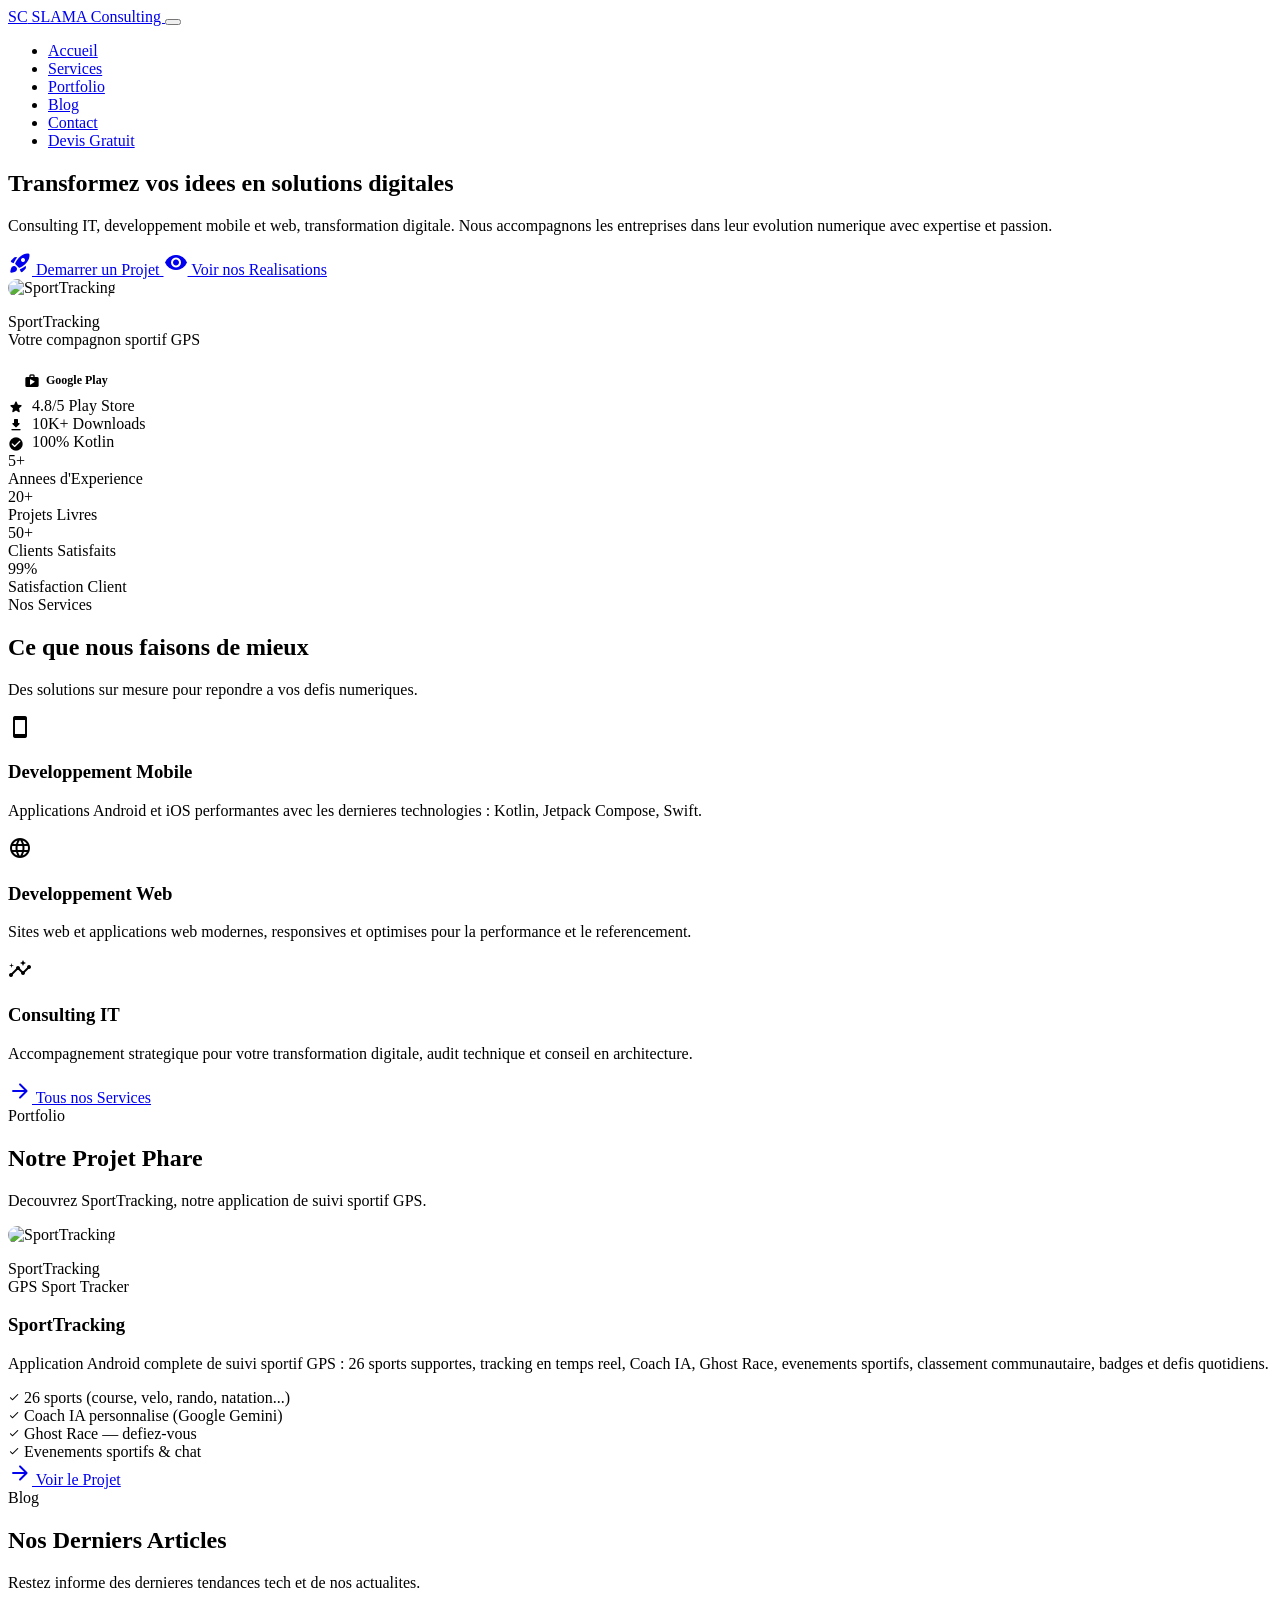
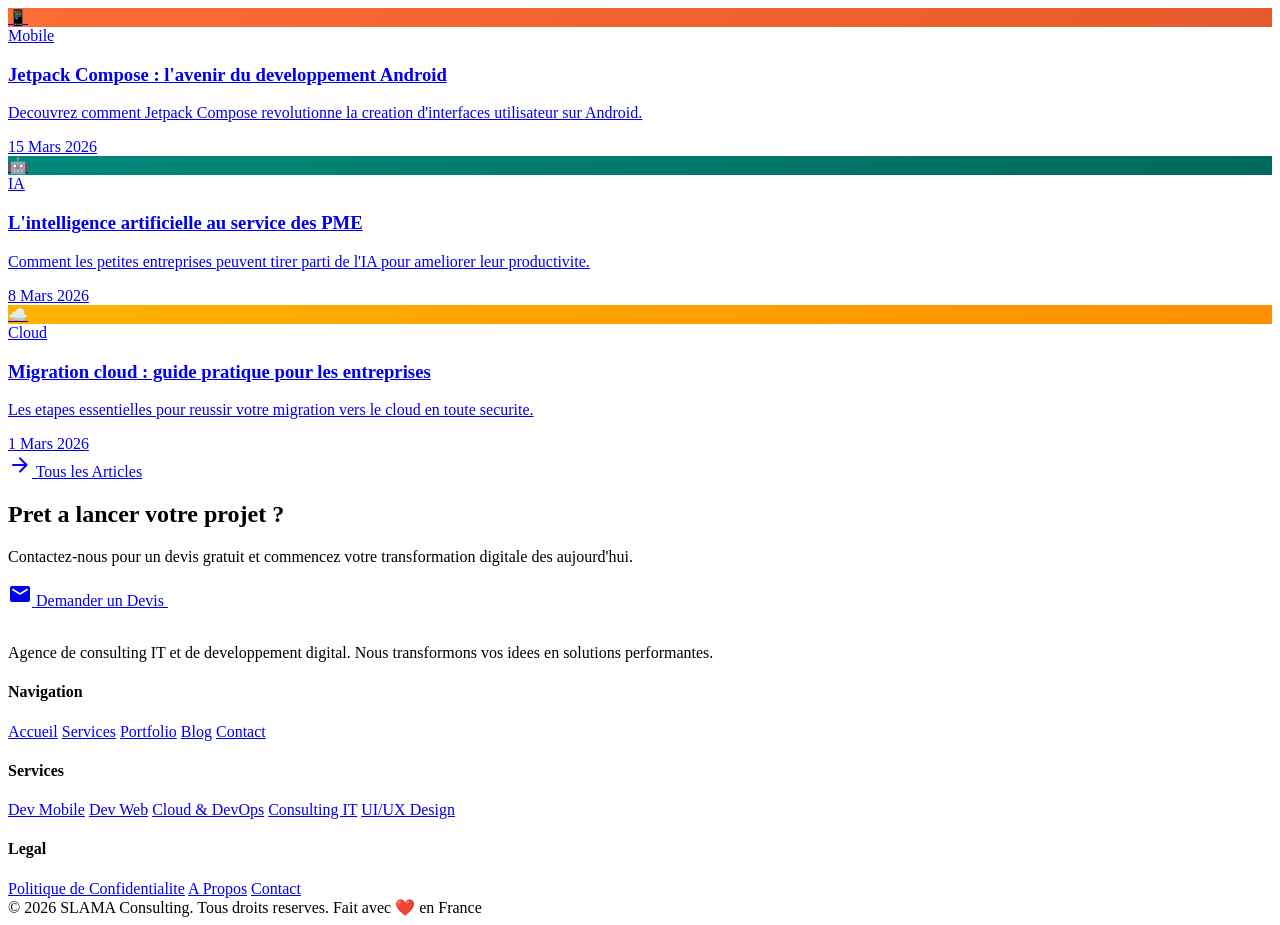
==== index.html @ c622cc87 "Enlarge app icon to 160px in phone mockups Co-Authored-By: Claude Opus 4.6 (1M context) <noreply@ant" ====
<!DOCTYPE html>
<html lang="fr">
<head>
    <meta charset="UTF-8">
    <meta name="viewport" content="width=device-width, initial-scale=1.0">
    <meta name="description" content="SLAMA Consulting — Agence de consulting IT, developpement mobile et web, transformation digitale. Createurs de SportTracking.">
    <title>SLAMA Consulting — Solutions Digitales & Consulting IT</title>
    <link rel="preconnect" href="https://fonts.googleapis.com">
    <link rel="preconnect" href="https://fonts.gstatic.com" crossorigin>
    <link href="https://fonts.googleapis.com/css2?family=Space+Grotesk:wght@400;500;600;700;800&display=swap" rel="stylesheet">
    <link href="https://fonts.googleapis.com/icon?family=Material+Icons+Round" rel="stylesheet">
    <link rel="stylesheet" href="assets/css/style.css">
</head>
<body>

    <!-- ══ Navbar ══ -->
    <nav class="navbar">
        <div class="container navbar-inner">
            <a href="index.html" class="navbar-logo">
                <span class="logo-icon">SC</span>
                SLAMA Consulting
            </a>
            <button class="nav-toggle" aria-label="Menu">
                <span></span><span></span><span></span>
            </button>
            <ul class="navbar-links">
                <li><a href="index.html" class="active">Accueil</a></li>
                <li><a href="services.html">Services</a></li>
                <li><a href="portfolio.html">Portfolio</a></li>
                <li><a href="blog.html">Blog</a></li>
                <li><a href="contact.html">Contact</a></li>
                <li class="navbar-cta"><a href="contact.html" class="btn btn-primary">Devis Gratuit</a></li>
            </ul>
        </div>
    </nav>

    <!-- ══ Hero ══ -->
    <section class="hero">
        <div class="container hero-content">
            <div class="hero-text">
                <h1>Transformez vos <span>idees</span> en solutions digitales</h1>
                <p>Consulting IT, developpement mobile et web, transformation digitale. Nous accompagnons les entreprises dans leur evolution numerique avec expertise et passion.</p>
                <div class="hero-buttons">
                    <a href="contact.html" class="btn btn-primary">
                        <span class="material-icons-round">rocket_launch</span>
                        Demarrer un Projet
                    </a>
                    <a href="portfolio.html" class="btn btn-outline">
                        <span class="material-icons-round">visibility</span>
                        Voir nos Realisations
                    </a>
                </div>
            </div>
            <div class="hero-visual">
                <div class="hero-phone">
                    <div class="hero-phone-screen">
                        <img src="assets/img/sporttracking-icon.svg" alt="SportTracking" style="width:160px;height:160px;border-radius:28px;margin-bottom:16px;">
                        <div class="app-name">SportTracking</div>
                        <div class="app-tagline">Votre compagnon sportif GPS</div>
                        <a href="https://play.google.com/store/apps/details?id=com.slamaconsulting.sport.tracking" target="_blank" style="margin-top:16px;padding:8px 16px;background:white;color:var(--primary);border-radius:8px;font-size:12px;font-weight:700;text-decoration:none;display:inline-flex;align-items:center;gap:6px;">
                            <span class="material-icons-round" style="font-size:16px;">shop</span>
                            Google Play
                        </a>
                    </div>
                </div>
                <div class="hero-badge hero-badge-1">
                    <span class="material-icons-round" style="font-size:16px;vertical-align:middle;margin-right:4px;">star</span>
                    4.8/5 Play Store
                </div>
                <div class="hero-badge hero-badge-2">
                    <span class="material-icons-round" style="font-size:16px;vertical-align:middle;margin-right:4px;">download</span>
                    10K+ Downloads
                </div>
                <div class="hero-badge hero-badge-3">
                    <span class="material-icons-round" style="font-size:16px;vertical-align:middle;margin-right:4px;">check_circle</span>
                    100% Kotlin
                </div>
            </div>
        </div>
    </section>

    <!-- ══ Stats Bar ══ -->
    <section class="section-dark">
        <div class="container">
            <div class="stats-bar">
                <div class="stat-item">
                    <div class="stat-value">5+</div>
                    <div class="stat-label">Annees d'Experience</div>
                </div>
                <div class="stat-item">
                    <div class="stat-value">20+</div>
                    <div class="stat-label">Projets Livres</div>
                </div>
                <div class="stat-item">
                    <div class="stat-value">50+</div>
                    <div class="stat-label">Clients Satisfaits</div>
                </div>
                <div class="stat-item">
                    <div class="stat-value">99%</div>
                    <div class="stat-label">Satisfaction Client</div>
                </div>
            </div>
        </div>
    </section>

    <!-- ══ Services Preview ══ -->
    <section class="section">
        <div class="container">
            <div class="section-label">Nos Services</div>
            <h2 class="section-title">Ce que nous faisons de mieux</h2>
            <p class="section-subtitle">Des solutions sur mesure pour repondre a vos defis numeriques.</p>
            <div class="services-grid">
                <div class="service-card brutal-card">
                    <div class="service-icon orange">
                        <span class="material-icons-round">smartphone</span>
                    </div>
                    <h3>Developpement Mobile</h3>
                    <p>Applications Android et iOS performantes avec les dernieres technologies : Kotlin, Jetpack Compose, Swift.</p>
                </div>
                <div class="service-card brutal-card">
                    <div class="service-icon teal">
                        <span class="material-icons-round">language</span>
                    </div>
                    <h3>Developpement Web</h3>
                    <p>Sites web et applications web modernes, responsives et optimises pour la performance et le referencement.</p>
                </div>
                <div class="service-card brutal-card">
                    <div class="service-icon gold">
                        <span class="material-icons-round">insights</span>
                    </div>
                    <h3>Consulting IT</h3>
                    <p>Accompagnement strategique pour votre transformation digitale, audit technique et conseil en architecture.</p>
                </div>
            </div>
            <div class="text-center mt-4">
                <a href="services.html" class="btn btn-outline">
                    <span class="material-icons-round">arrow_forward</span>
                    Tous nos Services
                </a>
            </div>
        </div>
    </section>

    <!-- ══ Portfolio Preview ══ -->
    <section class="section section-warm">
        <div class="container">
            <div class="section-label">Portfolio</div>
            <h2 class="section-title">Notre Projet Phare</h2>
            <p class="section-subtitle">Decouvrez SportTracking, notre application de suivi sportif GPS.</p>
            <div class="portfolio-showcase">
                <div class="portfolio-phone">
                    <div class="hero-phone">
                        <div class="hero-phone-screen">
                            <img src="assets/img/sporttracking-icon.svg" alt="SportTracking" style="width:160px;height:160px;border-radius:28px;margin-bottom:16px;">
                            <div class="app-name">SportTracking</div>
                            <div class="app-tagline">GPS Sport Tracker</div>
                        </div>
                    </div>
                </div>
                <div class="portfolio-info">
                    <h3>SportTracking</h3>
                    <p>Application Android complete de suivi sportif GPS : 26 sports supportes, tracking en temps reel, Coach IA, Ghost Race, evenements sportifs, classement communautaire, badges et defis quotidiens.</p>
                    <div class="portfolio-features">
                        <div class="portfolio-feature">
                            <span class="check"><span class="material-icons-round" style="font-size:12px;">check</span></span>
                            26 sports (course, velo, rando, natation...)
                        </div>
                        <div class="portfolio-feature">
                            <span class="check"><span class="material-icons-round" style="font-size:12px;">check</span></span>
                            Coach IA personnalise (Google Gemini)
                        </div>
                        <div class="portfolio-feature">
                            <span class="check"><span class="material-icons-round" style="font-size:12px;">check</span></span>
                            Ghost Race — defiez-vous
                        </div>
                        <div class="portfolio-feature">
                            <span class="check"><span class="material-icons-round" style="font-size:12px;">check</span></span>
                            Evenements sportifs & chat
                        </div>
                    </div>
                    <div style="display:flex;gap:12px;flex-wrap:wrap;">
                        <a href="portfolio.html" class="btn btn-white">
                            <span class="material-icons-round">arrow_forward</span>
                            Voir le Projet
                        </a>
                        <a href="https://play.google.com/store/apps/details?id=com.slamaconsulting.sport.tracking" target="_blank" class="btn btn-outline" style="color:white;border-color:white;">
                            <span class="material-icons-round">shop</span>
                            Google Play
                        </a>
                    </div>
                </div>
            </div>
        </div>
    </section>

    <!-- ══ Blog Preview ══ -->
    <section class="section">
        <div class="container">
            <div class="section-label">Blog</div>
            <h2 class="section-title">Nos Derniers Articles</h2>
            <p class="section-subtitle">Restez informe des dernieres tendances tech et de nos actualites.</p>
            <div class="blog-grid">
                <a href="blog.html" class="blog-card brutal-card">
                    <div class="blog-thumb" style="background:linear-gradient(135deg,#FF6B35,#E55A2B);">
                        <span>📱</span>
                    </div>
                    <div class="blog-body">
                        <span class="blog-tag mobile">Mobile</span>
                        <h3>Jetpack Compose : l'avenir du developpement Android</h3>
                        <p>Decouvrez comment Jetpack Compose revolutionne la creation d'interfaces utilisateur sur Android.</p>
                        <div class="blog-date">15 Mars 2026</div>
                    </div>
                </a>
                <a href="blog.html" class="blog-card brutal-card">
                    <div class="blog-thumb" style="background:linear-gradient(135deg,#00897B,#00695C);">
                        <span>🤖</span>
                    </div>
                    <div class="blog-body">
                        <span class="blog-tag cloud">IA</span>
                        <h3>L'intelligence artificielle au service des PME</h3>
                        <p>Comment les petites entreprises peuvent tirer parti de l'IA pour ameliorer leur productivite.</p>
                        <div class="blog-date">8 Mars 2026</div>
                    </div>
                </a>
                <a href="blog.html" class="blog-card brutal-card">
                    <div class="blog-thumb" style="background:linear-gradient(135deg,#FFB300,#FF8F00);">
                        <span>☁️</span>
                    </div>
                    <div class="blog-body">
                        <span class="blog-tag ai">Cloud</span>
                        <h3>Migration cloud : guide pratique pour les entreprises</h3>
                        <p>Les etapes essentielles pour reussir votre migration vers le cloud en toute securite.</p>
                        <div class="blog-date">1 Mars 2026</div>
                    </div>
                </a>
            </div>
            <div class="text-center mt-4">
                <a href="blog.html" class="btn btn-outline">
                    <span class="material-icons-round">arrow_forward</span>
                    Tous les Articles
                </a>
            </div>
        </div>
    </section>

    <!-- ══ CTA Banner ══ -->
    <section class="section">
        <div class="cta-banner brutal-card-accent">
            <h2>Pret a lancer votre projet ?</h2>
            <p>Contactez-nous pour un devis gratuit et commencez votre transformation digitale des aujourd'hui.</p>
            <div class="cta-buttons">
                <a href="contact.html" class="btn btn-white">
                    <span class="material-icons-round">mail</span>
                    Demander un Devis
                </a>
                <a href="services.html" class="btn btn-outline" style="color:white;border-color:white;">
                    <span class="material-icons-round">info</span>
                    En Savoir Plus
                </a>
            </div>
        </div>
    </section>

    <!-- ══ Footer ══ -->
    <footer class="footer">
        <div class="container">
            <div class="footer-grid">
                <div class="footer-brand">
                    <a href="index.html" class="navbar-logo" style="color:white;">
                        <span class="logo-icon">SC</span>
                        SLAMA Consulting
                    </a>
                    <p>Agence de consulting IT et de developpement digital. Nous transformons vos idees en solutions performantes.</p>
                </div>
                <div class="footer-col">
                    <h4>Navigation</h4>
                    <a href="index.html">Accueil</a>
                    <a href="services.html">Services</a>
                    <a href="portfolio.html">Portfolio</a>
                    <a href="blog.html">Blog</a>
                    <a href="contact.html">Contact</a>
                </div>
                <div class="footer-col">
                    <h4>Services</h4>
                    <a href="services.html">Dev Mobile</a>
                    <a href="services.html">Dev Web</a>
                    <a href="services.html">Cloud & DevOps</a>
                    <a href="services.html">Consulting IT</a>
                    <a href="services.html">UI/UX Design</a>
                </div>
                <div class="footer-col">
                    <h4>Legal</h4>
                    <a href="privacy.html">Politique de Confidentialite</a>
                    <a href="about.html">A Propos</a>
                    <a href="contact.html">Contact</a>
                </div>
            </div>
            <div class="footer-bottom">
                <span>&copy; 2026 SLAMA Consulting. Tous droits reserves.</span>
                <span>Fait avec ❤️ en France</span>
            </div>
        </div>
    </footer>

    <script src="assets/js/main.js"></script>
</body>
</html>
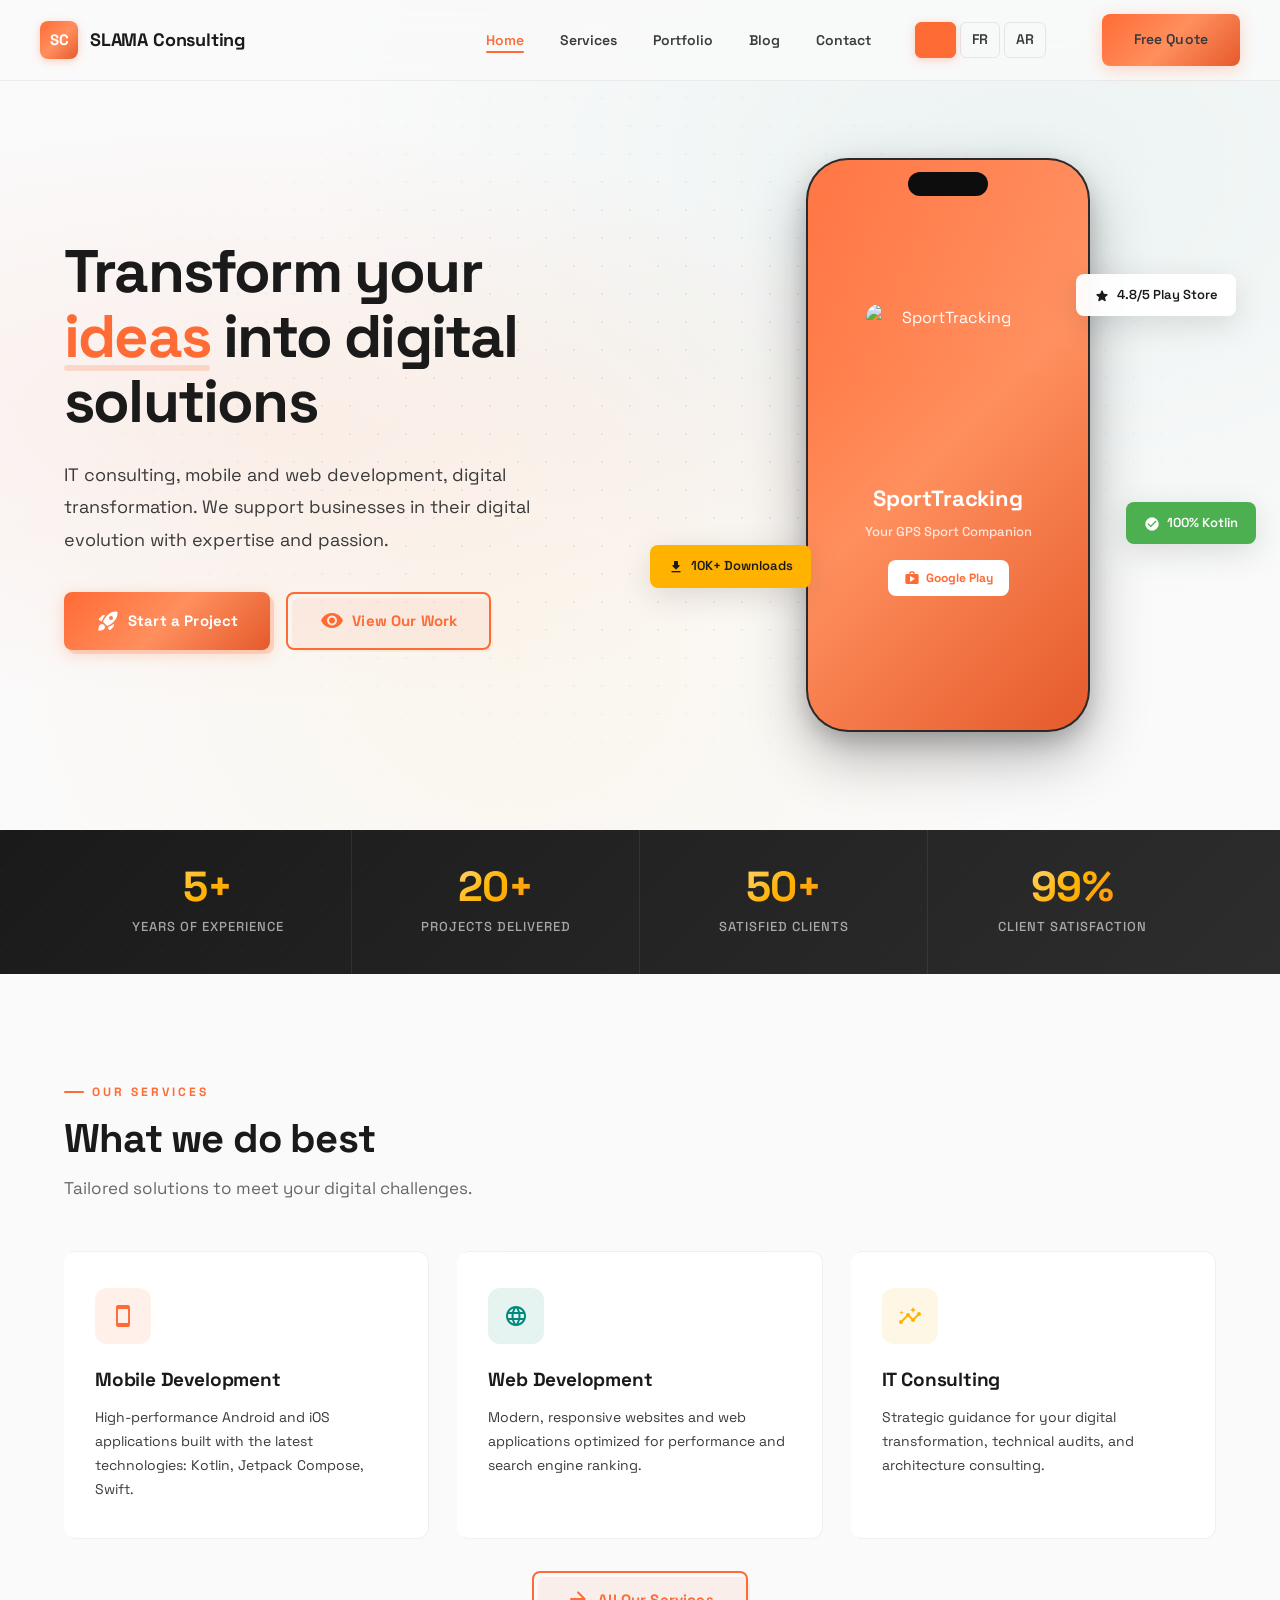
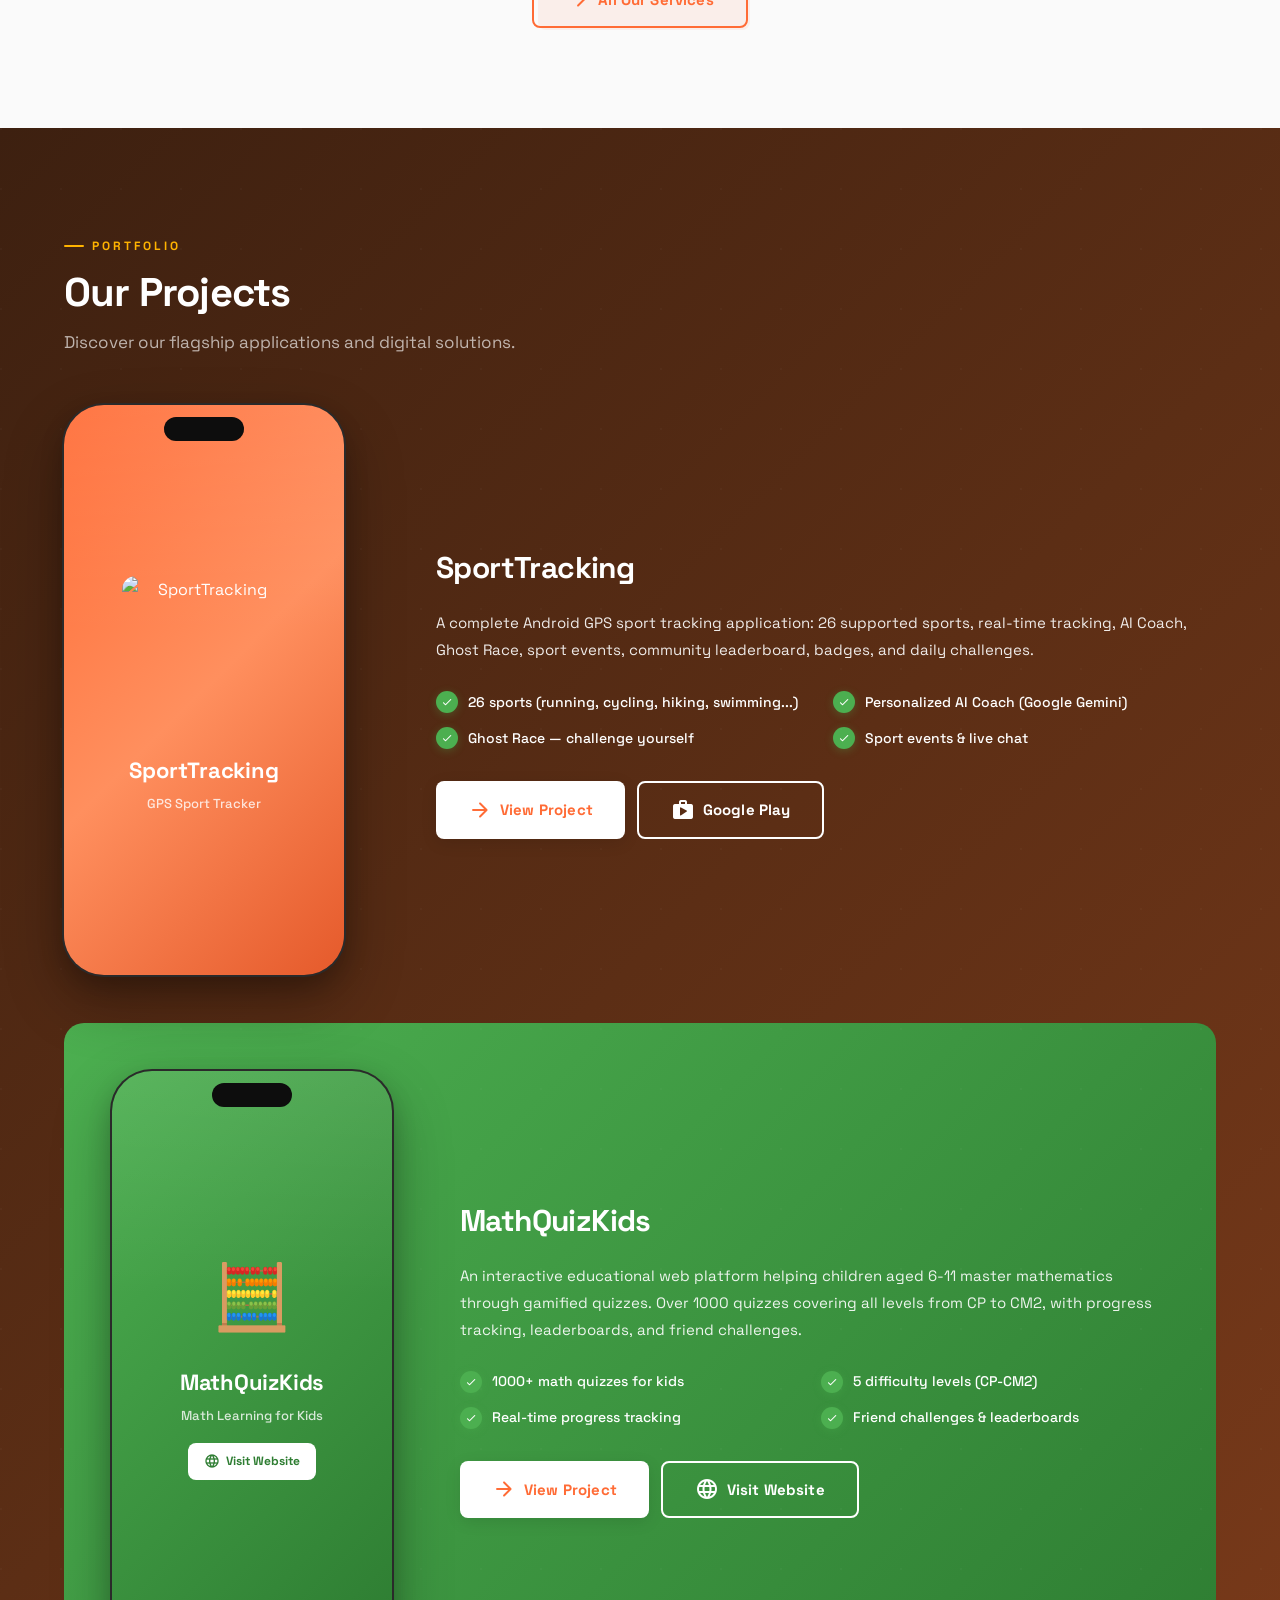
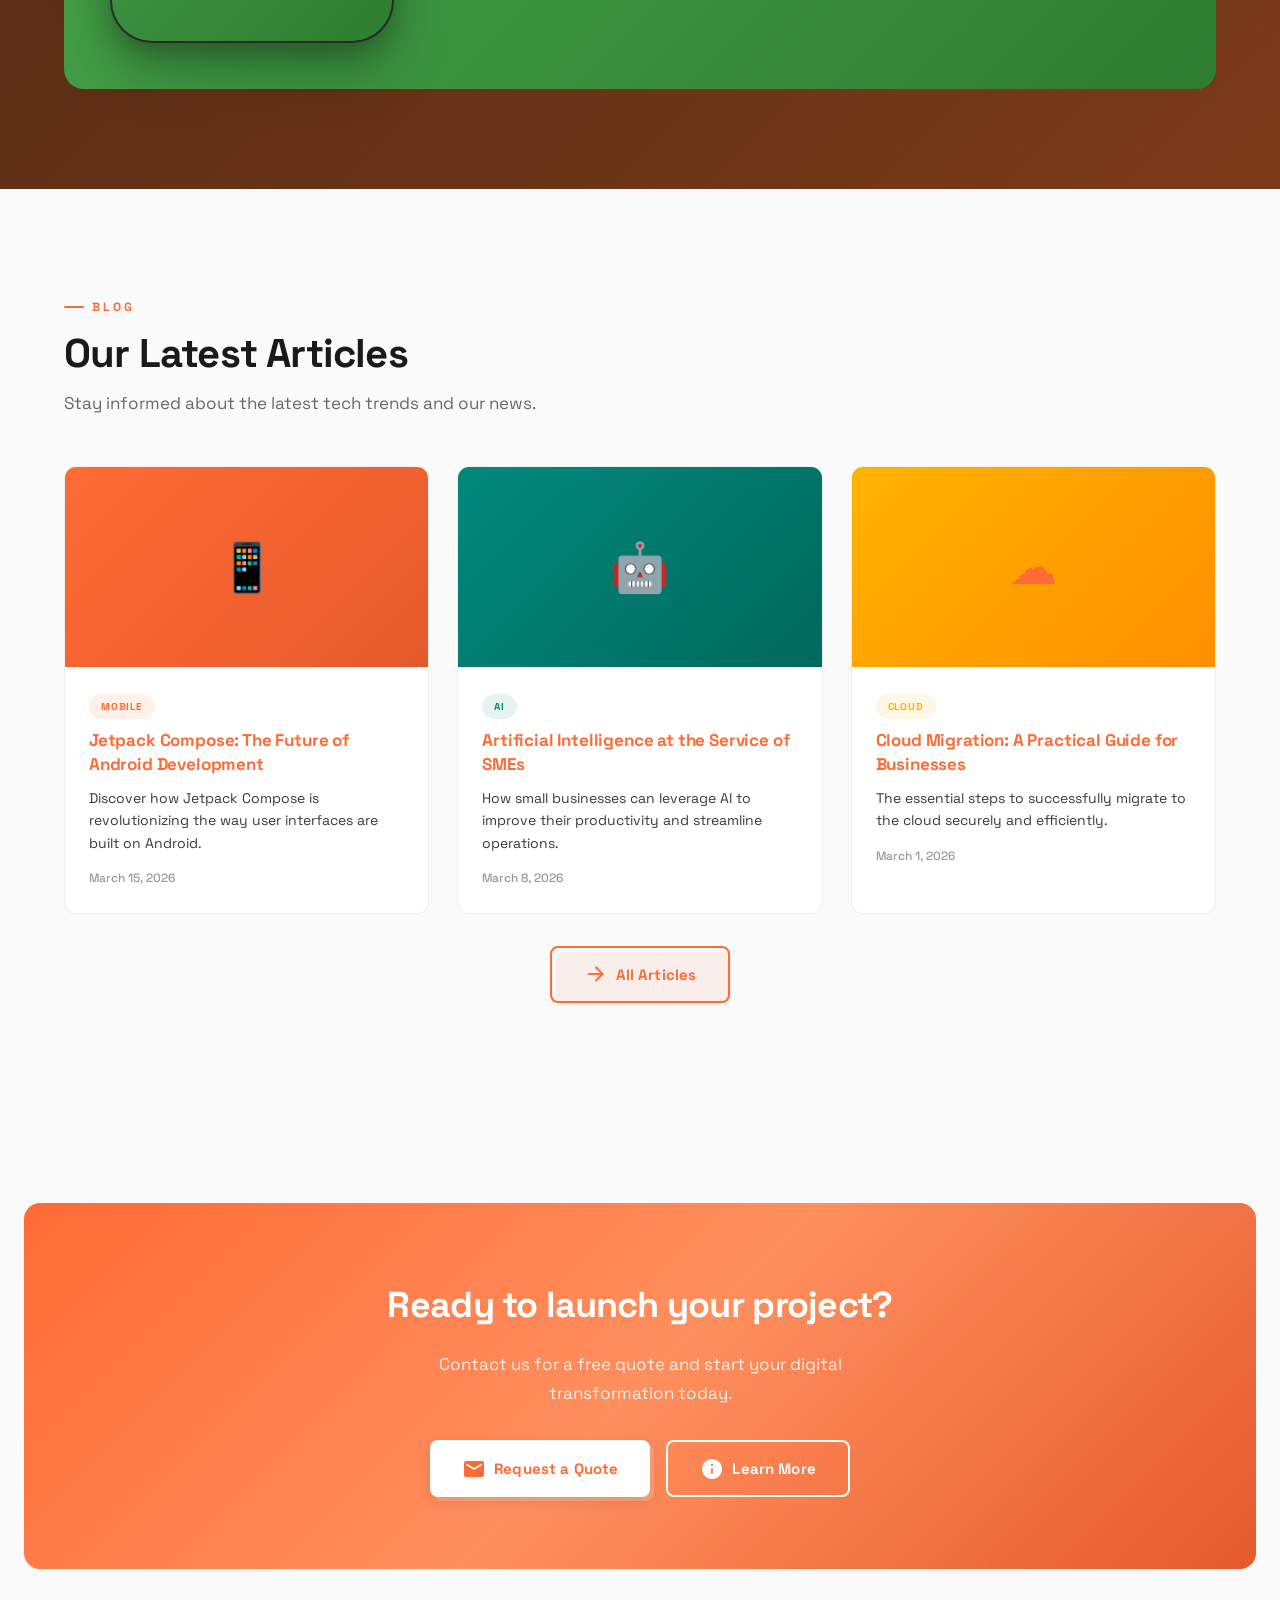
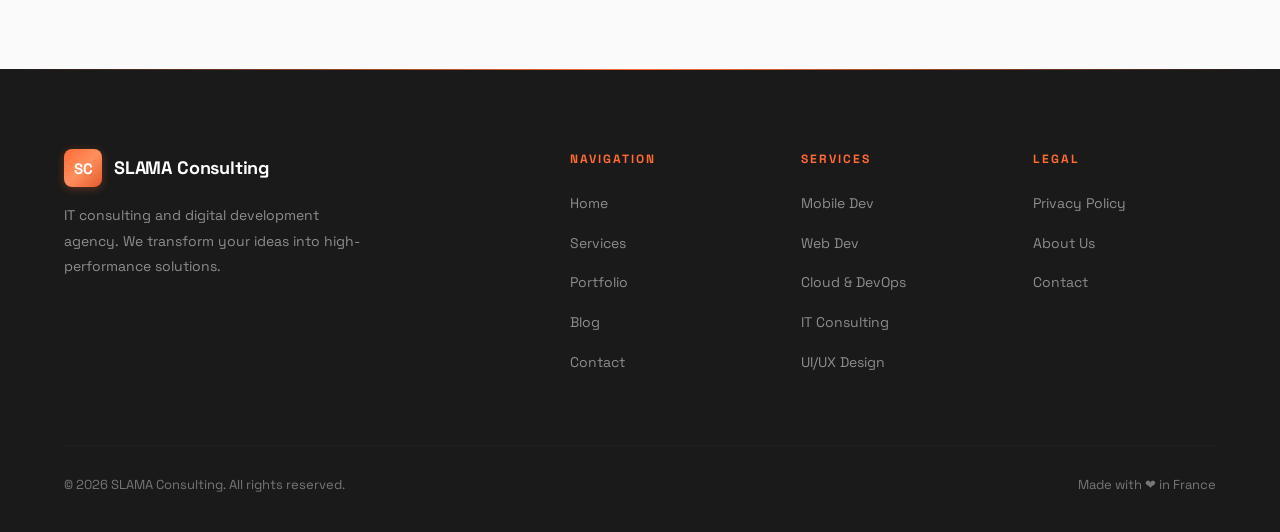
==== commit 52fe7e0d: "Professional redesign + add MathQuizKids to portfolio CSS: - Complete professional redesign with gra" ====
--- a/index.html
+++ b/index.html
@@ -1,10 +1,10 @@
 <!DOCTYPE html>
-<html lang="fr">
+<html lang="en">
 <head>
     <meta charset="UTF-8">
     <meta name="viewport" content="width=device-width, initial-scale=1.0">
-    <meta name="description" content="SLAMA Consulting — Agence de consulting IT, developpement mobile et web, transformation digitale. Createurs de SportTracking.">
-    <title>SLAMA Consulting — Solutions Digitales & Consulting IT</title>
+    <meta name="description" content="SLAMA Consulting — IT consulting agency, mobile and web development, digital transformation. Creators of SportTracking.">
+    <title>SLAMA Consulting — Digital Solutions & IT Consulting</title>
     <link rel="preconnect" href="https://fonts.googleapis.com">
     <link rel="preconnect" href="https://fonts.gstatic.com" crossorigin>
     <link href="https://fonts.googleapis.com/css2?family=Space+Grotesk:wght@400;500;600;700;800&display=swap" rel="stylesheet">
@@ -24,12 +24,17 @@
                 <span></span><span></span><span></span>
             </button>
             <ul class="navbar-links">
-                <li><a href="index.html" class="active">Accueil</a></li>
+                <li><a href="index.html" class="active">Home</a></li>
                 <li><a href="services.html">Services</a></li>
                 <li><a href="portfolio.html">Portfolio</a></li>
                 <li><a href="blog.html">Blog</a></li>
                 <li><a href="contact.html">Contact</a></li>
-                <li class="navbar-cta"><a href="contact.html" class="btn btn-primary">Devis Gratuit</a></li>
+                <li class="lang-switcher">
+                    <a href="index.html" class="lang-btn active">EN</a>
+                    <a href="fr/index.html" class="lang-btn">FR</a>
+                    <a href="ar/index.html" class="lang-btn">AR</a>
+                </li>
+                <li class="navbar-cta"><a href="contact.html" class="btn btn-primary">Free Quote</a></li>
             </ul>
         </div>
     </nav>
@@ -38,25 +43,25 @@
     <section class="hero">
         <div class="container hero-content">
             <div class="hero-text">
-                <h1>Transformez vos <span>idees</span> en solutions digitales</h1>
-                <p>Consulting IT, developpement mobile et web, transformation digitale. Nous accompagnons les entreprises dans leur evolution numerique avec expertise et passion.</p>
+                <h1>Transform your <span>ideas</span> into digital solutions</h1>
+                <p>IT consulting, mobile and web development, digital transformation. We support businesses in their digital evolution with expertise and passion.</p>
                 <div class="hero-buttons">
                     <a href="contact.html" class="btn btn-primary">
                         <span class="material-icons-round">rocket_launch</span>
-                        Demarrer un Projet
+                        Start a Project
                     </a>
                     <a href="portfolio.html" class="btn btn-outline">
                         <span class="material-icons-round">visibility</span>
-                        Voir nos Realisations
+                        View Our Work
                     </a>
                 </div>
             </div>
             <div class="hero-visual">
                 <div class="hero-phone">
                     <div class="hero-phone-screen">
-                        <img src="assets/img/sporttracking-icon.svg" alt="SportTracking" style="width:160px;height:160px;border-radius:28px;margin-bottom:16px;">
+                        <img src="assets/img/sporttracking-icon.svg" alt="SportTracking" style="width:164px;height:164px;border-radius:14px;margin-bottom:12px;">
                         <div class="app-name">SportTracking</div>
-                        <div class="app-tagline">Votre compagnon sportif GPS</div>
+                        <div class="app-tagline">Your GPS Sport Companion</div>
                         <a href="https://play.google.com/store/apps/details?id=com.slamaconsulting.sport.tracking" target="_blank" style="margin-top:16px;padding:8px 16px;background:white;color:var(--primary);border-radius:8px;font-size:12px;font-weight:700;text-decoration:none;display:inline-flex;align-items:center;gap:6px;">
                             <span class="material-icons-round" style="font-size:16px;">shop</span>
                             Google Play
@@ -85,19 +90,19 @@
             <div class="stats-bar">
                 <div class="stat-item">
                     <div class="stat-value">5+</div>
-                    <div class="stat-label">Annees d'Experience</div>
+                    <div class="stat-label">Years of Experience</div>
                 </div>
                 <div class="stat-item">
                     <div class="stat-value">20+</div>
-                    <div class="stat-label">Projets Livres</div>
+                    <div class="stat-label">Projects Delivered</div>
                 </div>
                 <div class="stat-item">
                     <div class="stat-value">50+</div>
-                    <div class="stat-label">Clients Satisfaits</div>
+                    <div class="stat-label">Satisfied Clients</div>
                 </div>
                 <div class="stat-item">
                     <div class="stat-value">99%</div>
-                    <div class="stat-label">Satisfaction Client</div>
+                    <div class="stat-label">Client Satisfaction</div>
                 </div>
             </div>
         </div>
@@ -106,36 +111,36 @@
     <!-- ══ Services Preview ══ -->
     <section class="section">
         <div class="container">
-            <div class="section-label">Nos Services</div>
-            <h2 class="section-title">Ce que nous faisons de mieux</h2>
-            <p class="section-subtitle">Des solutions sur mesure pour repondre a vos defis numeriques.</p>
+            <div class="section-label">Our Services</div>
+            <h2 class="section-title">What we do best</h2>
+            <p class="section-subtitle">Tailored solutions to meet your digital challenges.</p>
             <div class="services-grid">
                 <div class="service-card brutal-card">
                     <div class="service-icon orange">
                         <span class="material-icons-round">smartphone</span>
                     </div>
-                    <h3>Developpement Mobile</h3>
-                    <p>Applications Android et iOS performantes avec les dernieres technologies : Kotlin, Jetpack Compose, Swift.</p>
+                    <h3>Mobile Development</h3>
+                    <p>High-performance Android and iOS applications built with the latest technologies: Kotlin, Jetpack Compose, Swift.</p>
                 </div>
                 <div class="service-card brutal-card">
                     <div class="service-icon teal">
                         <span class="material-icons-round">language</span>
                     </div>
-                    <h3>Developpement Web</h3>
-                    <p>Sites web et applications web modernes, responsives et optimises pour la performance et le referencement.</p>
+                    <h3>Web Development</h3>
+                    <p>Modern, responsive websites and web applications optimized for performance and search engine ranking.</p>
                 </div>
                 <div class="service-card brutal-card">
                     <div class="service-icon gold">
                         <span class="material-icons-round">insights</span>
                     </div>
-                    <h3>Consulting IT</h3>
-                    <p>Accompagnement strategique pour votre transformation digitale, audit technique et conseil en architecture.</p>
+                    <h3>IT Consulting</h3>
+                    <p>Strategic guidance for your digital transformation, technical audits, and architecture consulting.</p>
                 </div>
             </div>
             <div class="text-center mt-4">
                 <a href="services.html" class="btn btn-outline">
                     <span class="material-icons-round">arrow_forward</span>
-                    Tous nos Services
+                    All Our Services
                 </a>
             </div>
         </div>
@@ -145,13 +150,13 @@
     <section class="section section-warm">
         <div class="container">
             <div class="section-label">Portfolio</div>
-            <h2 class="section-title">Notre Projet Phare</h2>
-            <p class="section-subtitle">Decouvrez SportTracking, notre application de suivi sportif GPS.</p>
+            <h2 class="section-title">Our Projects</h2>
+            <p class="section-subtitle">Discover our flagship applications and digital solutions.</p>
             <div class="portfolio-showcase">
                 <div class="portfolio-phone">
                     <div class="hero-phone">
                         <div class="hero-phone-screen">
-                            <img src="assets/img/sporttracking-icon.svg" alt="SportTracking" style="width:160px;height:160px;border-radius:28px;margin-bottom:16px;">
+                            <img src="assets/img/sporttracking-icon.svg" alt="SportTracking" style="width:164px;height:164px;border-radius:14px;margin-bottom:12px;">
                             <div class="app-name">SportTracking</div>
                             <div class="app-tagline">GPS Sport Tracker</div>
                         </div>
@@ -159,29 +164,29 @@
                 </div>
                 <div class="portfolio-info">
                     <h3>SportTracking</h3>
-                    <p>Application Android complete de suivi sportif GPS : 26 sports supportes, tracking en temps reel, Coach IA, Ghost Race, evenements sportifs, classement communautaire, badges et defis quotidiens.</p>
+                    <p>A complete Android GPS sport tracking application: 26 supported sports, real-time tracking, AI Coach, Ghost Race, sport events, community leaderboard, badges, and daily challenges.</p>
                     <div class="portfolio-features">
                         <div class="portfolio-feature">
                             <span class="check"><span class="material-icons-round" style="font-size:12px;">check</span></span>
-                            26 sports (course, velo, rando, natation...)
-                        </div>
-                        <div class="portfolio-feature">
-                            <span class="check"><span class="material-icons-round" style="font-size:12px;">check</span></span>
-                            Coach IA personnalise (Google Gemini)
-                        </div>
-                        <div class="portfolio-feature">
-                            <span class="check"><span class="material-icons-round" style="font-size:12px;">check</span></span>
-                            Ghost Race — defiez-vous
-                        </div>
-                        <div class="portfolio-feature">
-                            <span class="check"><span class="material-icons-round" style="font-size:12px;">check</span></span>
-                            Evenements sportifs & chat
+                            26 sports (running, cycling, hiking, swimming...)
+                        </div>
+                        <div class="portfolio-feature">
+                            <span class="check"><span class="material-icons-round" style="font-size:12px;">check</span></span>
+                            Personalized AI Coach (Google Gemini)
+                        </div>
+                        <div class="portfolio-feature">
+                            <span class="check"><span class="material-icons-round" style="font-size:12px;">check</span></span>
+                            Ghost Race — challenge yourself
+                        </div>
+                        <div class="portfolio-feature">
+                            <span class="check"><span class="material-icons-round" style="font-size:12px;">check</span></span>
+                            Sport events & live chat
                         </div>
                     </div>
                     <div style="display:flex;gap:12px;flex-wrap:wrap;">
                         <a href="portfolio.html" class="btn btn-white">
                             <span class="material-icons-round">arrow_forward</span>
-                            Voir le Projet
+                            View Project
                         </a>
                         <a href="https://play.google.com/store/apps/details?id=com.slamaconsulting.sport.tracking" target="_blank" class="btn btn-outline" style="color:white;border-color:white;">
                             <span class="material-icons-round">shop</span>
@@ -190,6 +195,53 @@
                     </div>
                 </div>
             </div>
+            <div class="portfolio-showcase" style="margin-top:48px;background:linear-gradient(135deg,#4CAF50,#2E7D32);border-radius:20px;padding:48px;display:flex;align-items:center;gap:48px;flex-wrap:wrap;">
+                <div class="portfolio-phone">
+                    <div class="hero-phone">
+                        <div class="hero-phone-screen" style="background:linear-gradient(135deg,#4CAF50,#2E7D32);">
+                            <div style="font-size:64px;margin-bottom:12px;">&#129518;</div>
+                            <div class="app-name">MathQuizKids</div>
+                            <div class="app-tagline">Math Learning for Kids</div>
+                            <a href="https://mathquizkids.fr/" target="_blank" style="margin-top:16px;padding:8px 16px;background:white;color:#2E7D32;border-radius:8px;font-size:12px;font-weight:700;text-decoration:none;display:inline-flex;align-items:center;gap:6px;">
+                                <span class="material-icons-round" style="font-size:16px;">language</span>
+                                Visit Website
+                            </a>
+                        </div>
+                    </div>
+                </div>
+                <div class="portfolio-info">
+                    <h3>MathQuizKids</h3>
+                    <p>An interactive educational web platform helping children aged 6-11 master mathematics through gamified quizzes. Over 1000 quizzes covering all levels from CP to CM2, with progress tracking, leaderboards, and friend challenges.</p>
+                    <div class="portfolio-features">
+                        <div class="portfolio-feature">
+                            <span class="check"><span class="material-icons-round" style="font-size:12px;">check</span></span>
+                            1000+ math quizzes for kids
+                        </div>
+                        <div class="portfolio-feature">
+                            <span class="check"><span class="material-icons-round" style="font-size:12px;">check</span></span>
+                            5 difficulty levels (CP-CM2)
+                        </div>
+                        <div class="portfolio-feature">
+                            <span class="check"><span class="material-icons-round" style="font-size:12px;">check</span></span>
+                            Real-time progress tracking
+                        </div>
+                        <div class="portfolio-feature">
+                            <span class="check"><span class="material-icons-round" style="font-size:12px;">check</span></span>
+                            Friend challenges & leaderboards
+                        </div>
+                    </div>
+                    <div style="display:flex;gap:12px;flex-wrap:wrap;">
+                        <a href="portfolio.html" class="btn btn-white">
+                            <span class="material-icons-round">arrow_forward</span>
+                            View Project
+                        </a>
+                        <a href="https://mathquizkids.fr/" target="_blank" class="btn btn-outline" style="color:white;border-color:white;">
+                            <span class="material-icons-round">language</span>
+                            Visit Website
+                        </a>
+                    </div>
+                </div>
+            </div>
         </div>
     </section>
 
@@ -197,8 +249,8 @@
     <section class="section">
         <div class="container">
             <div class="section-label">Blog</div>
-            <h2 class="section-title">Nos Derniers Articles</h2>
-            <p class="section-subtitle">Restez informe des dernieres tendances tech et de nos actualites.</p>
+            <h2 class="section-title">Our Latest Articles</h2>
+            <p class="section-subtitle">Stay informed about the latest tech trends and our news.</p>
             <div class="blog-grid">
                 <a href="blog.html" class="blog-card brutal-card">
                     <div class="blog-thumb" style="background:linear-gradient(135deg,#FF6B35,#E55A2B);">
@@ -206,9 +258,9 @@
                     </div>
                     <div class="blog-body">
                         <span class="blog-tag mobile">Mobile</span>
-                        <h3>Jetpack Compose : l'avenir du developpement Android</h3>
-                        <p>Decouvrez comment Jetpack Compose revolutionne la creation d'interfaces utilisateur sur Android.</p>
-                        <div class="blog-date">15 Mars 2026</div>
+                        <h3>Jetpack Compose: The Future of Android Development</h3>
+                        <p>Discover how Jetpack Compose is revolutionizing the way user interfaces are built on Android.</p>
+                        <div class="blog-date">March 15, 2026</div>
                     </div>
                 </a>
                 <a href="blog.html" class="blog-card brutal-card">
@@ -216,10 +268,10 @@
                         <span>🤖</span>
                     </div>
                     <div class="blog-body">
-                        <span class="blog-tag cloud">IA</span>
-                        <h3>L'intelligence artificielle au service des PME</h3>
-                        <p>Comment les petites entreprises peuvent tirer parti de l'IA pour ameliorer leur productivite.</p>
-                        <div class="blog-date">8 Mars 2026</div>
+                        <span class="blog-tag cloud">AI</span>
+                        <h3>Artificial Intelligence at the Service of SMEs</h3>
+                        <p>How small businesses can leverage AI to improve their productivity and streamline operations.</p>
+                        <div class="blog-date">March 8, 2026</div>
                     </div>
                 </a>
                 <a href="blog.html" class="blog-card brutal-card">
@@ -228,16 +280,16 @@
                     </div>
                     <div class="blog-body">
                         <span class="blog-tag ai">Cloud</span>
-                        <h3>Migration cloud : guide pratique pour les entreprises</h3>
-                        <p>Les etapes essentielles pour reussir votre migration vers le cloud en toute securite.</p>
-                        <div class="blog-date">1 Mars 2026</div>
+                        <h3>Cloud Migration: A Practical Guide for Businesses</h3>
+                        <p>The essential steps to successfully migrate to the cloud securely and efficiently.</p>
+                        <div class="blog-date">March 1, 2026</div>
                     </div>
                 </a>
             </div>
             <div class="text-center mt-4">
                 <a href="blog.html" class="btn btn-outline">
                     <span class="material-icons-round">arrow_forward</span>
-                    Tous les Articles
+                    All Articles
                 </a>
             </div>
         </div>
@@ -246,16 +298,16 @@
     <!-- ══ CTA Banner ══ -->
     <section class="section">
         <div class="cta-banner brutal-card-accent">
-            <h2>Pret a lancer votre projet ?</h2>
-            <p>Contactez-nous pour un devis gratuit et commencez votre transformation digitale des aujourd'hui.</p>
+            <h2>Ready to launch your project?</h2>
+            <p>Contact us for a free quote and start your digital transformation today.</p>
             <div class="cta-buttons">
                 <a href="contact.html" class="btn btn-white">
                     <span class="material-icons-round">mail</span>
-                    Demander un Devis
+                    Request a Quote
                 </a>
                 <a href="services.html" class="btn btn-outline" style="color:white;border-color:white;">
                     <span class="material-icons-round">info</span>
-                    En Savoir Plus
+                    Learn More
                 </a>
             </div>
         </div>
@@ -270,11 +322,11 @@
                         <span class="logo-icon">SC</span>
                         SLAMA Consulting
                     </a>
-                    <p>Agence de consulting IT et de developpement digital. Nous transformons vos idees en solutions performantes.</p>
+                    <p>IT consulting and digital development agency. We transform your ideas into high-performance solutions.</p>
                 </div>
                 <div class="footer-col">
                     <h4>Navigation</h4>
-                    <a href="index.html">Accueil</a>
+                    <a href="index.html">Home</a>
                     <a href="services.html">Services</a>
                     <a href="portfolio.html">Portfolio</a>
                     <a href="blog.html">Blog</a>
@@ -282,22 +334,22 @@
                 </div>
                 <div class="footer-col">
                     <h4>Services</h4>
-                    <a href="services.html">Dev Mobile</a>
-                    <a href="services.html">Dev Web</a>
+                    <a href="services.html">Mobile Dev</a>
+                    <a href="services.html">Web Dev</a>
                     <a href="services.html">Cloud & DevOps</a>
-                    <a href="services.html">Consulting IT</a>
+                    <a href="services.html">IT Consulting</a>
                     <a href="services.html">UI/UX Design</a>
                 </div>
                 <div class="footer-col">
                     <h4>Legal</h4>
-                    <a href="privacy.html">Politique de Confidentialite</a>
-                    <a href="about.html">A Propos</a>
+                    <a href="privacy.html">Privacy Policy</a>
+                    <a href="about.html">About Us</a>
                     <a href="contact.html">Contact</a>
                 </div>
             </div>
             <div class="footer-bottom">
-                <span>&copy; 2026 SLAMA Consulting. Tous droits reserves.</span>
-                <span>Fait avec ❤️ en France</span>
+                <span>&copy; 2026 SLAMA Consulting. All rights reserved.</span>
+                <span>Made with ❤️ in France</span>
             </div>
         </div>
     </footer>
--- a/assets/css/style.css
+++ b/assets/css/style.css
@@ -0,0 +1,1817 @@
+/* ================================================================
+   SLAMA Consulting -- Professional Agency Stylesheet
+   Refined Design System with Subtle Neo-Brutalism Accents
+   ================================================================ */
+
+/* ── CSS Custom Properties ── */
+:root {
+    --primary: #FF6B35;
+    --primary-dark: #E55A2B;
+    --secondary: #00897B;
+    --accent: #FFB300;
+    --ink: #1A1A1A;
+    --ink-light: #3A3A3A;
+    --cream: #FFFBF0;
+    --cream-dark: #F5F0E1;
+    --card: #FFFFFF;
+    --success: #4CAF50;
+    --error: #F44336;
+    --outline: rgba(0,0,0,0.08);
+    --shadow: rgba(0,0,0,0.15);
+    --radius-sm: 8px;
+    --radius-md: 12px;
+    --radius-lg: 16px;
+    --brutal-offset: 4px;
+    --transition: 0.3s cubic-bezier(0.4, 0, 0.2, 1);
+
+    /* extended palette for professional look */
+    --surface: #FAFAFA;
+    --surface-elevated: #FFFFFF;
+    --border-subtle: rgba(0,0,0,0.06);
+    --glow-primary: rgba(255,107,53,0.25);
+    --glow-primary-soft: rgba(255,107,53,0.10);
+    --gradient-primary: linear-gradient(135deg, #FF6B35 0%, #FF8F5E 50%, #E55A2B 100%);
+    --gradient-dark: linear-gradient(135deg, #1A1A1A 0%, #2D2D2D 100%);
+    --gradient-mesh: radial-gradient(ellipse at 20% 50%, rgba(255,107,53,0.08) 0%, transparent 50%),
+                     radial-gradient(ellipse at 80% 20%, rgba(0,137,123,0.06) 0%, transparent 50%),
+                     radial-gradient(ellipse at 40% 80%, rgba(255,179,0,0.05) 0%, transparent 50%);
+    --font-display: 'Space Grotesk', system-ui, -apple-system, sans-serif;
+    --font-body: 'Space Grotesk', system-ui, -apple-system, sans-serif;
+}
+
+/* ── Reset & Base ── */
+*, *::before, *::after {
+    margin: 0;
+    padding: 0;
+    box-sizing: border-box;
+}
+
+html {
+    scroll-behavior: smooth;
+    -webkit-font-smoothing: antialiased;
+    -moz-osx-font-smoothing: grayscale;
+}
+
+body {
+    font-family: var(--font-body);
+    background: var(--surface);
+    color: var(--ink);
+    line-height: 1.7;
+    overflow-x: hidden;
+    font-size: 16px;
+}
+
+a {
+    color: var(--primary);
+    text-decoration: none;
+    transition: color var(--transition);
+}
+a:hover {
+    color: var(--primary-dark);
+}
+
+img {
+    max-width: 100%;
+    height: auto;
+    display: block;
+}
+
+::selection {
+    background: rgba(255,107,53,0.15);
+    color: var(--ink);
+}
+
+/* ── Container ── */
+.container {
+    max-width: 1200px;
+    margin: 0 auto;
+    padding: 0 24px;
+}
+
+/* ── Scroll-reveal Animations (Intersection Observer) ── */
+@keyframes fadeInUp {
+    from {
+        opacity: 0;
+        transform: translateY(30px);
+    }
+    to {
+        opacity: 1;
+        transform: translateY(0);
+    }
+}
+
+@keyframes fadeInScale {
+    from {
+        opacity: 0;
+        transform: scale(0.95);
+    }
+    to {
+        opacity: 1;
+        transform: scale(1);
+    }
+}
+
+@keyframes slideInLeft {
+    from {
+        opacity: 0;
+        transform: translateX(-40px);
+    }
+    to {
+        opacity: 1;
+        transform: translateX(0);
+    }
+}
+
+@keyframes slideInRight {
+    from {
+        opacity: 0;
+        transform: translateX(40px);
+    }
+    to {
+        opacity: 1;
+        transform: translateX(0);
+    }
+}
+
+@keyframes countPulse {
+    0%, 100% { transform: scale(1); }
+    50% { transform: scale(1.05); }
+}
+
+/* ══════════════════════════════════════
+   BRUTAL CARD
+   Refined neo-brutalism with softer shadow
+   ══════════════════════════════════════ */
+.brutal-card {
+    background: var(--card);
+    border: 1px solid var(--border-subtle);
+    border-radius: var(--radius-md);
+    position: relative;
+    transition: transform var(--transition), box-shadow var(--transition), border-color var(--transition);
+}
+
+.brutal-card::after {
+    content: '';
+    position: absolute;
+    top: var(--brutal-offset);
+    left: var(--brutal-offset);
+    width: 100%;
+    height: 100%;
+    background: rgba(0,0,0,0.07);
+    border-radius: var(--radius-md);
+    z-index: -1;
+    transition: all var(--transition);
+}
+
+.brutal-card:hover {
+    border-color: rgba(255,107,53,0.2);
+    box-shadow: 0 8px 32px rgba(0,0,0,0.08);
+}
+
+.brutal-card:hover::after {
+    top: 6px;
+    left: 6px;
+    background: rgba(255,107,53,0.12);
+}
+
+/* Accent variant */
+.brutal-card-accent {
+    background: var(--gradient-primary);
+    border-radius: var(--radius-lg);
+    position: relative;
+    color: white;
+    overflow: hidden;
+}
+
+.brutal-card-accent::before {
+    content: '';
+    position: absolute;
+    top: 0;
+    left: 0;
+    right: 0;
+    bottom: 0;
+    background: url("data:image/svg+xml,%3Csvg width='60' height='60' viewBox='0 0 60 60' xmlns='http://www.w3.org/2000/svg'%3E%3Cg fill='none' fill-rule='evenodd'%3E%3Cg fill='%23ffffff' fill-opacity='0.05'%3E%3Ccircle cx='1' cy='1' r='1'/%3E%3C/g%3E%3C/g%3E%3C/svg%3E");
+    pointer-events: none;
+}
+
+.brutal-card-accent::after {
+    content: '';
+    position: absolute;
+    top: var(--brutal-offset);
+    left: var(--brutal-offset);
+    width: 100%;
+    height: 100%;
+    background: rgba(255,107,53,0.25);
+    border-radius: var(--radius-lg);
+    z-index: -1;
+}
+
+/* ══════════════════════════════════════
+   BUTTONS
+   Gradient backgrounds, subtle glow
+   ══════════════════════════════════════ */
+.btn {
+    display: inline-flex;
+    align-items: center;
+    gap: 8px;
+    padding: 14px 32px;
+    border: none;
+    border-radius: var(--radius-sm);
+    font-family: var(--font-display);
+    font-size: 15px;
+    font-weight: 700;
+    cursor: pointer;
+    transition: transform var(--transition), box-shadow var(--transition), background var(--transition);
+    position: relative;
+    text-decoration: none;
+    letter-spacing: 0.01em;
+}
+
+.btn::after {
+    content: '';
+    position: absolute;
+    top: var(--brutal-offset);
+    left: var(--brutal-offset);
+    width: 100%;
+    height: 100%;
+    border-radius: var(--radius-sm);
+    z-index: -1;
+    transition: all var(--transition);
+}
+
+.btn:hover {
+    transform: translateY(-2px);
+}
+
+.btn:active {
+    transform: translateY(0);
+}
+
+/* Primary button with gradient */
+.btn-primary {
+    background: var(--gradient-primary);
+    color: white;
+    box-shadow: 0 4px 16px rgba(255,107,53,0.25);
+}
+
+.btn-primary::after {
+    background: rgba(255,107,53,0.2);
+}
+
+.btn-primary:hover {
+    box-shadow: 0 8px 28px rgba(255,107,53,0.35);
+    color: white;
+}
+
+/* Outline button */
+.btn-outline {
+    background: transparent;
+    color: var(--primary);
+    border: 2px solid var(--primary);
+}
+
+.btn-outline::after {
+    background: rgba(255,107,53,0.08);
+}
+
+.btn-outline:hover {
+    background: rgba(255,107,53,0.05);
+    box-shadow: 0 4px 20px rgba(255,107,53,0.15);
+    color: var(--primary);
+}
+
+/* White button */
+.btn-white {
+    background: white;
+    color: var(--primary);
+    box-shadow: 0 4px 16px rgba(0,0,0,0.1);
+}
+
+.btn-white::after {
+    background: rgba(255,255,255,0.2);
+}
+
+.btn-white:hover {
+    box-shadow: 0 8px 28px rgba(0,0,0,0.15);
+    color: var(--primary-dark);
+}
+
+/* Dark button */
+.btn-dark {
+    background: var(--gradient-dark);
+    color: white;
+}
+
+.btn-dark::after {
+    background: rgba(0,0,0,0.15);
+}
+
+.btn-dark:hover {
+    box-shadow: 0 8px 28px rgba(0,0,0,0.25);
+    color: white;
+}
+
+/* ══════════════════════════════════════
+   SECTIONS
+   Gradient backgrounds, subtle patterns
+   ══════════════════════════════════════ */
+.section {
+    padding: 100px 0;
+    position: relative;
+}
+
+.section-dark {
+    background: var(--gradient-dark);
+    color: white;
+    position: relative;
+}
+
+.section-dark::before {
+    content: '';
+    position: absolute;
+    inset: 0;
+    background: url("data:image/svg+xml,%3Csvg width='40' height='40' viewBox='0 0 40 40' xmlns='http://www.w3.org/2000/svg'%3E%3Cg fill='%23ffffff' fill-opacity='0.02'%3E%3Ccircle cx='1' cy='1' r='1'/%3E%3C/g%3E%3C/svg%3E");
+    pointer-events: none;
+}
+
+.section-primary {
+    background: var(--gradient-primary);
+    color: white;
+}
+
+.section-warm {
+    background: linear-gradient(135deg, #3D2010 0%, #5C2E15 50%, #7A3A1A 100%);
+    color: white;
+    position: relative;
+    overflow: hidden;
+}
+
+.section-warm::before {
+    content: '';
+    position: absolute;
+    inset: 0;
+    background: url("data:image/svg+xml,%3Csvg width='60' height='60' viewBox='0 0 60 60' xmlns='http://www.w3.org/2000/svg'%3E%3Cg fill='%23ffffff' fill-opacity='0.03'%3E%3Ccircle cx='1' cy='1' r='1'/%3E%3C/g%3E%3C/svg%3E");
+    pointer-events: none;
+}
+
+/* Section titles */
+.section-title {
+    font-size: 40px;
+    font-weight: 800;
+    margin-bottom: 12px;
+    line-height: 1.15;
+    letter-spacing: -0.02em;
+}
+
+.section-subtitle {
+    font-size: 17px;
+    opacity: 0.65;
+    max-width: 600px;
+    margin-bottom: 48px;
+    line-height: 1.7;
+}
+
+.section-label {
+    font-size: 12px;
+    font-weight: 800;
+    text-transform: uppercase;
+    letter-spacing: 3px;
+    color: var(--primary);
+    margin-bottom: 14px;
+    display: inline-flex;
+    align-items: center;
+    gap: 8px;
+}
+
+.section-label::before {
+    content: '';
+    display: inline-block;
+    width: 20px;
+    height: 2px;
+    background: var(--primary);
+    border-radius: 1px;
+}
+
+.section-dark .section-label {
+    color: var(--accent);
+}
+
+.section-dark .section-label::before {
+    background: var(--accent);
+}
+
+.section-warm .section-label {
+    color: var(--accent);
+}
+
+.section-warm .section-label::before {
+    background: var(--accent);
+}
+
+/* ══════════════════════════════════════
+   NAVIGATION
+   Glass morphism, refined spacing
+   ══════════════════════════════════════ */
+.navbar {
+    position: fixed;
+    top: 0;
+    left: 0;
+    right: 0;
+    z-index: 1000;
+    background: rgba(250,250,250,0.85);
+    backdrop-filter: blur(20px) saturate(180%);
+    -webkit-backdrop-filter: blur(20px) saturate(180%);
+    border-bottom: 1px solid rgba(0,0,0,0.06);
+    transition: all var(--transition);
+}
+
+.navbar.scrolled {
+    background: rgba(255,255,255,0.95);
+    box-shadow: 0 1px 30px rgba(0,0,0,0.08);
+}
+
+.navbar-inner {
+    display: flex;
+    align-items: center;
+    justify-content: space-between;
+    padding: 14px 0;
+}
+
+.navbar-logo {
+    display: flex;
+    align-items: center;
+    gap: 12px;
+    font-size: 18px;
+    font-weight: 800;
+    color: var(--ink);
+    text-decoration: none;
+    letter-spacing: -0.01em;
+}
+
+.navbar-logo .logo-icon {
+    width: 38px;
+    height: 38px;
+    background: var(--gradient-primary);
+    border-radius: var(--radius-sm);
+    display: flex;
+    align-items: center;
+    justify-content: center;
+    color: white;
+    font-weight: 800;
+    font-size: 15px;
+    letter-spacing: -0.5px;
+    box-shadow: 0 2px 8px rgba(255,107,53,0.3);
+}
+
+.navbar-links {
+    display: flex;
+    align-items: center;
+    gap: 36px;
+    list-style: none;
+}
+
+.navbar-links a {
+    font-size: 14px;
+    font-weight: 600;
+    color: var(--ink-light);
+    text-decoration: none;
+    transition: color var(--transition);
+    position: relative;
+}
+
+.navbar-links a::after {
+    content: '';
+    position: absolute;
+    bottom: -4px;
+    left: 0;
+    width: 0;
+    height: 2px;
+    background: var(--primary);
+    border-radius: 1px;
+    transition: width var(--transition);
+}
+
+.navbar-links a:hover::after,
+.navbar-links a.active::after {
+    width: 100%;
+}
+
+.navbar-links a:hover,
+.navbar-links a.active {
+    color: var(--primary);
+}
+
+.navbar-cta {
+    margin-left: 20px;
+}
+
+/* Exclude underline effect from buttons and lang-btn inside navbar */
+.navbar-links .btn::after,
+.navbar-links .lang-btn::after {
+    display: none;
+}
+
+/* Mobile nav toggle */
+.nav-toggle {
+    display: none;
+    flex-direction: column;
+    gap: 5px;
+    cursor: pointer;
+    background: none;
+    border: none;
+    padding: 4px;
+}
+
+.nav-toggle span {
+    width: 24px;
+    height: 2px;
+    background: var(--ink);
+    border-radius: 2px;
+    transition: all var(--transition);
+}
+
+@media (max-width: 768px) {
+    .nav-toggle {
+        display: flex;
+    }
+
+    .navbar-links {
+        display: none;
+        position: absolute;
+        top: 100%;
+        left: 0;
+        right: 0;
+        flex-direction: column;
+        background: rgba(255,255,255,0.98);
+        backdrop-filter: blur(20px);
+        -webkit-backdrop-filter: blur(20px);
+        padding: 28px 24px;
+        gap: 18px;
+        border-bottom: 1px solid var(--border-subtle);
+        box-shadow: 0 12px 40px rgba(0,0,0,0.1);
+    }
+
+    .navbar-links.open {
+        display: flex;
+    }
+
+    .navbar-links a::after {
+        display: none;
+    }
+
+    .navbar-cta {
+        margin-left: 0;
+    }
+}
+
+/* ══════════════════════════════════════
+   HERO SECTION
+   Dot grid background, gradient mesh,
+   larger typography
+   ══════════════════════════════════════ */
+.hero {
+    padding: 160px 0 100px;
+    position: relative;
+    overflow: hidden;
+    background: var(--surface);
+}
+
+/* Dot grid pattern */
+.hero::before {
+    content: '';
+    position: absolute;
+    inset: 0;
+    background-image: radial-gradient(circle, rgba(0,0,0,0.06) 1px, transparent 1px);
+    background-size: 28px 28px;
+    pointer-events: none;
+    mask-image: radial-gradient(ellipse at center, black 30%, transparent 75%);
+    -webkit-mask-image: radial-gradient(ellipse at center, black 30%, transparent 75%);
+}
+
+/* Gradient mesh blobs */
+.hero::after {
+    content: '';
+    position: absolute;
+    inset: 0;
+    background: var(--gradient-mesh);
+    pointer-events: none;
+}
+
+.hero-content {
+    display: flex;
+    align-items: center;
+    gap: 80px;
+    position: relative;
+    z-index: 1;
+}
+
+.hero-text {
+    flex: 1;
+}
+
+.hero-text h1 {
+    font-size: 60px;
+    font-weight: 800;
+    line-height: 1.08;
+    margin-bottom: 24px;
+    letter-spacing: -0.03em;
+}
+
+.hero-text h1 span {
+    color: var(--primary);
+    position: relative;
+}
+
+.hero-text h1 span::after {
+    content: '';
+    position: absolute;
+    bottom: 4px;
+    left: 0;
+    right: 0;
+    height: 6px;
+    background: rgba(255,107,53,0.2);
+    border-radius: 3px;
+}
+
+.hero-text p {
+    font-size: 18px;
+    color: var(--ink-light);
+    margin-bottom: 36px;
+    max-width: 520px;
+    line-height: 1.8;
+}
+
+.hero-buttons {
+    display: flex;
+    gap: 16px;
+    flex-wrap: wrap;
+}
+
+.hero-visual {
+    flex: 1;
+    display: flex;
+    justify-content: center;
+    position: relative;
+}
+
+/* Phone mockup with realistic bezel */
+.hero-phone {
+    width: 280px;
+    height: 570px;
+    background: #0D0D0D;
+    border-radius: 40px;
+    overflow: hidden;
+    position: relative;
+    box-shadow:
+        0 0 0 2px #2A2A2A,
+        0 25px 60px rgba(0,0,0,0.3),
+        0 10px 25px rgba(0,0,0,0.2),
+        inset 0 0 0 1px rgba(255,255,255,0.05);
+}
+
+/* Notch / dynamic island */
+.hero-phone::before {
+    content: '';
+    position: absolute;
+    top: 12px;
+    left: 50%;
+    transform: translateX(-50%);
+    width: 80px;
+    height: 24px;
+    background: #0D0D0D;
+    border-radius: 12px;
+    z-index: 10;
+}
+
+.hero-phone-screen {
+    width: 100%;
+    height: 100%;
+    background: var(--gradient-primary);
+    display: flex;
+    flex-direction: column;
+    align-items: center;
+    justify-content: center;
+    padding: 50px 30px 40px;
+    color: white;
+    text-align: center;
+    position: relative;
+}
+
+/* Subtle screen shine */
+.hero-phone-screen::after {
+    content: '';
+    position: absolute;
+    top: 0;
+    left: 0;
+    right: 0;
+    height: 40%;
+    background: linear-gradient(180deg, rgba(255,255,255,0.08) 0%, transparent 100%);
+    pointer-events: none;
+}
+
+.hero-phone-screen .app-icon {
+    width: 72px;
+    height: 72px;
+    background: white;
+    border-radius: 18px;
+    display: flex;
+    align-items: center;
+    justify-content: center;
+    font-size: 36px;
+    margin-bottom: 16px;
+    box-shadow: 0 8px 24px rgba(0,0,0,0.15);
+}
+
+.hero-phone-screen .app-name {
+    font-size: 22px;
+    font-weight: 800;
+    margin-bottom: 4px;
+    letter-spacing: -0.01em;
+}
+
+.hero-phone-screen .app-tagline {
+    font-size: 13px;
+    opacity: 0.8;
+    font-weight: 500;
+}
+
+/* Floating badges around hero */
+.hero-badge {
+    position: absolute;
+    padding: 10px 18px;
+    border-radius: var(--radius-sm);
+    font-size: 13px;
+    font-weight: 600;
+    box-shadow: 0 8px 32px rgba(0,0,0,0.12);
+    animation: float 4s ease-in-out infinite;
+    backdrop-filter: blur(8px);
+    -webkit-backdrop-filter: blur(8px);
+    z-index: 2;
+}
+
+.hero-badge-1 {
+    top: 20%;
+    right: -20px;
+    background: rgba(255,255,255,0.95);
+    color: var(--ink);
+    animation-delay: 0s;
+}
+
+.hero-badge-2 {
+    bottom: 25%;
+    left: -30px;
+    background: var(--accent);
+    color: var(--ink);
+    animation-delay: 1.5s;
+}
+
+.hero-badge-3 {
+    top: 60%;
+    right: -40px;
+    background: var(--success);
+    color: white;
+    animation-delay: 3s;
+}
+
+@keyframes float {
+    0%, 100% { transform: translateY(0); }
+    50% { transform: translateY(-12px); }
+}
+
+@media (max-width: 1024px) {
+    .hero-text h1 {
+        font-size: 48px;
+    }
+}
+
+@media (max-width: 768px) {
+    .hero {
+        padding: 130px 0 60px;
+    }
+
+    .hero-content {
+        flex-direction: column;
+        text-align: center;
+        gap: 48px;
+    }
+
+    .hero-text h1 {
+        font-size: 36px;
+        letter-spacing: -0.02em;
+    }
+
+    .hero-text p {
+        margin: 0 auto 32px;
+    }
+
+    .hero-buttons {
+        justify-content: center;
+    }
+
+    .hero-phone {
+        width: 230px;
+        height: 470px;
+        border-radius: 32px;
+    }
+
+    .hero-phone::before {
+        width: 64px;
+        height: 20px;
+        top: 10px;
+    }
+
+    .hero-badge {
+        display: none;
+    }
+}
+
+@media (max-width: 480px) {
+    .hero-text h1 {
+        font-size: 30px;
+    }
+
+    .hero-text p {
+        font-size: 16px;
+    }
+
+    .hero-phone {
+        width: 200px;
+        height: 410px;
+    }
+}
+
+/* ══════════════════════════════════════
+   STATS BAR
+   Gradient text, animated counter style
+   ══════════════════════════════════════ */
+.stats-bar {
+    display: grid;
+    grid-template-columns: repeat(4, 1fr);
+    gap: 0;
+    position: relative;
+    z-index: 1;
+}
+
+.stat-item {
+    padding: 36px 24px;
+    text-align: center;
+    border-right: 1px solid rgba(255,255,255,0.08);
+    transition: transform var(--transition);
+}
+
+.stat-item:last-child {
+    border-right: none;
+}
+
+.stat-item:hover {
+    transform: scale(1.02);
+}
+
+.stat-value {
+    font-size: 42px;
+    font-weight: 800;
+    line-height: 1;
+    margin-bottom: 8px;
+    letter-spacing: -0.02em;
+    background: linear-gradient(135deg, #FFFFFF 0%, var(--accent) 50%, var(--primary) 100%);
+    -webkit-background-clip: text;
+    -webkit-text-fill-color: transparent;
+    background-clip: text;
+}
+
+.stat-label {
+    font-size: 13px;
+    opacity: 0.6;
+    font-weight: 500;
+    text-transform: uppercase;
+    letter-spacing: 1px;
+}
+
+@media (max-width: 768px) {
+    .stats-bar {
+        grid-template-columns: repeat(2, 1fr);
+    }
+
+    .stat-item {
+        padding: 28px 16px;
+        border-bottom: 1px solid rgba(255,255,255,0.08);
+    }
+
+    .stat-value {
+        font-size: 32px;
+    }
+}
+
+@media (max-width: 480px) {
+    .stats-bar {
+        grid-template-columns: 1fr 1fr;
+    }
+
+    .stat-value {
+        font-size: 28px;
+    }
+
+    .stat-label {
+        font-size: 11px;
+    }
+}
+
+/* ══════════════════════════════════════
+   SERVICES GRID
+   Left border accent, top gradient hover
+   ══════════════════════════════════════ */
+.services-grid {
+    display: grid;
+    grid-template-columns: repeat(3, 1fr);
+    gap: 28px;
+}
+
+.service-card {
+    padding: 36px 28px;
+    transition: transform var(--transition), box-shadow var(--transition), border-color var(--transition);
+    border-left: 3px solid transparent;
+    overflow: hidden;
+}
+
+/* Gradient top border on hover using pseudo-element */
+.service-card::before {
+    content: '';
+    position: absolute;
+    top: 0;
+    left: 0;
+    right: 0;
+    height: 3px;
+    background: var(--gradient-primary);
+    opacity: 0;
+    transition: opacity var(--transition);
+}
+
+.service-card:hover {
+    transform: translateY(-4px);
+    border-left-color: var(--primary);
+    box-shadow: 0 12px 40px rgba(0,0,0,0.08);
+}
+
+.service-card:hover::before {
+    opacity: 1;
+}
+
+.service-icon {
+    width: 56px;
+    height: 56px;
+    border-radius: var(--radius-md);
+    display: flex;
+    align-items: center;
+    justify-content: center;
+    font-size: 28px;
+    margin-bottom: 20px;
+    transition: transform var(--transition);
+}
+
+.service-card:hover .service-icon {
+    transform: scale(1.1);
+}
+
+.service-icon.orange { background: rgba(255,107,53,0.1); color: var(--primary); }
+.service-icon.teal { background: rgba(0,137,123,0.1); color: var(--secondary); }
+.service-icon.gold { background: rgba(255,179,0,0.1); color: var(--accent); }
+.service-icon.green { background: rgba(76,175,80,0.1); color: var(--success); }
+.service-icon.purple { background: rgba(156,39,176,0.1); color: #9C27B0; }
+.service-icon.blue { background: rgba(33,150,243,0.1); color: #2196F3; }
+
+.service-card h3 {
+    font-size: 19px;
+    font-weight: 700;
+    margin-bottom: 10px;
+    letter-spacing: -0.01em;
+}
+
+.service-card p {
+    font-size: 14px;
+    color: var(--ink-light);
+    line-height: 1.7;
+}
+
+@media (max-width: 1024px) {
+    .services-grid {
+        grid-template-columns: repeat(2, 1fr);
+    }
+}
+
+@media (max-width: 768px) {
+    .services-grid {
+        grid-template-columns: 1fr;
+        gap: 20px;
+    }
+
+    .service-card {
+        padding: 28px 24px;
+    }
+}
+
+/* ══════════════════════════════════════
+   PORTFOLIO / APP SHOWCASE
+   Realistic phone bezel, better layout
+   ══════════════════════════════════════ */
+.portfolio-showcase {
+    display: flex;
+    align-items: center;
+    gap: 72px;
+}
+
+.portfolio-phone {
+    width: 300px;
+    flex-shrink: 0;
+}
+
+.portfolio-info {
+    flex: 1;
+}
+
+.portfolio-info h3 {
+    font-size: 30px;
+    font-weight: 800;
+    margin-bottom: 16px;
+    letter-spacing: -0.02em;
+}
+
+.portfolio-info p {
+    font-size: 15px;
+    margin-bottom: 28px;
+    line-height: 1.8;
+    opacity: 0.9;
+}
+
+.portfolio-features {
+    display: grid;
+    grid-template-columns: 1fr 1fr;
+    gap: 14px;
+    margin-bottom: 32px;
+}
+
+.portfolio-feature {
+    display: flex;
+    align-items: center;
+    gap: 10px;
+    font-size: 14px;
+    font-weight: 500;
+    line-height: 1.5;
+}
+
+.portfolio-feature .check {
+    width: 22px;
+    height: 22px;
+    background: var(--success);
+    color: white;
+    border-radius: 50%;
+    display: flex;
+    align-items: center;
+    justify-content: center;
+    font-size: 12px;
+    flex-shrink: 0;
+    box-shadow: 0 2px 8px rgba(76,175,80,0.3);
+}
+
+.portfolio-tech {
+    display: flex;
+    flex-wrap: wrap;
+    gap: 8px;
+    margin-top: 20px;
+}
+
+.tech-badge {
+    padding: 5px 14px;
+    border-radius: 20px;
+    font-size: 11px;
+    font-weight: 700;
+    background: rgba(255,107,53,0.08);
+    color: var(--primary);
+    border: 1px solid rgba(255,107,53,0.15);
+    text-transform: uppercase;
+    letter-spacing: 0.5px;
+    transition: all var(--transition);
+}
+
+.tech-badge:hover {
+    background: rgba(255,107,53,0.15);
+    transform: translateY(-1px);
+}
+
+@media (max-width: 768px) {
+    .portfolio-showcase {
+        flex-direction: column;
+        text-align: center;
+        gap: 40px;
+    }
+
+    .portfolio-phone {
+        width: 240px;
+    }
+
+    .portfolio-features {
+        grid-template-columns: 1fr;
+        text-align: left;
+    }
+
+    .portfolio-info h3 {
+        font-size: 24px;
+    }
+}
+
+/* ══════════════════════════════════════
+   ABOUT / TEAM
+   ══════════════════════════════════════ */
+.about-content {
+    display: flex;
+    gap: 72px;
+    align-items: center;
+}
+
+.about-text {
+    flex: 1;
+}
+
+.about-text p {
+    font-size: 15px;
+    line-height: 1.9;
+    margin-bottom: 18px;
+    color: var(--ink-light);
+}
+
+.about-image {
+    flex: 1;
+    display: flex;
+    justify-content: center;
+}
+
+.about-values {
+    display: grid;
+    grid-template-columns: repeat(3, 1fr);
+    gap: 24px;
+    margin-top: 28px;
+}
+
+.value-item {
+    text-align: center;
+    padding: 24px;
+    transition: transform var(--transition);
+}
+
+.value-item:hover {
+    transform: translateY(-4px);
+}
+
+.value-item .value-emoji {
+    font-size: 36px;
+    margin-bottom: 12px;
+    display: block;
+}
+
+.value-item h4 {
+    font-size: 16px;
+    font-weight: 700;
+    margin-bottom: 8px;
+}
+
+.value-item p {
+    font-size: 13px;
+    opacity: 0.7;
+    line-height: 1.7;
+}
+
+@media (max-width: 768px) {
+    .about-content {
+        flex-direction: column;
+        gap: 40px;
+    }
+
+    .about-values {
+        grid-template-columns: 1fr;
+    }
+}
+
+/* ══════════════════════════════════════
+   CONTACT
+   Glow focus states, bigger inputs
+   ══════════════════════════════════════ */
+.contact-grid {
+    display: grid;
+    grid-template-columns: 1fr 1fr;
+    gap: 48px;
+}
+
+.contact-form {
+    padding: 40px;
+}
+
+.form-group {
+    margin-bottom: 24px;
+}
+
+.form-group label {
+    display: block;
+    font-size: 13px;
+    font-weight: 700;
+    margin-bottom: 8px;
+    color: var(--ink);
+    text-transform: uppercase;
+    letter-spacing: 0.5px;
+}
+
+.form-group input,
+.form-group textarea,
+.form-group select {
+    width: 100%;
+    padding: 14px 18px;
+    border: 2px solid rgba(0,0,0,0.08);
+    border-radius: var(--radius-sm);
+    font-family: var(--font-body);
+    font-size: 15px;
+    background: var(--surface);
+    transition: border-color var(--transition), box-shadow var(--transition), background var(--transition);
+    outline: none;
+    color: var(--ink);
+}
+
+.form-group input::placeholder,
+.form-group textarea::placeholder {
+    color: rgba(0,0,0,0.3);
+}
+
+.form-group input:focus,
+.form-group textarea:focus,
+.form-group select:focus {
+    border-color: var(--primary);
+    box-shadow: 0 0 0 4px var(--glow-primary-soft);
+    background: white;
+}
+
+.form-group textarea {
+    resize: vertical;
+    min-height: 140px;
+}
+
+.form-group select {
+    cursor: pointer;
+    appearance: none;
+    background-image: url("data:image/svg+xml,%3Csvg xmlns='http://www.w3.org/2000/svg' width='12' height='12' viewBox='0 0 12 12'%3E%3Cpath fill='%233A3A3A' d='M6 8L1 3h10z'/%3E%3C/svg%3E");
+    background-repeat: no-repeat;
+    background-position: right 16px center;
+    padding-right: 40px;
+}
+
+.contact-info {
+    display: flex;
+    flex-direction: column;
+    justify-content: center;
+    gap: 28px;
+}
+
+.contact-item {
+    display: flex;
+    align-items: flex-start;
+    gap: 18px;
+    transition: transform var(--transition);
+}
+
+.contact-item:hover {
+    transform: translateX(4px);
+}
+
+.contact-icon {
+    width: 52px;
+    height: 52px;
+    background: rgba(255,107,53,0.08);
+    border-radius: var(--radius-md);
+    display: flex;
+    align-items: center;
+    justify-content: center;
+    font-size: 24px;
+    flex-shrink: 0;
+    transition: all var(--transition);
+}
+
+.contact-item:hover .contact-icon {
+    background: rgba(255,107,53,0.15);
+    box-shadow: 0 4px 16px rgba(255,107,53,0.15);
+}
+
+.contact-item h4 {
+    font-size: 15px;
+    font-weight: 700;
+    margin-bottom: 4px;
+}
+
+.contact-item p {
+    font-size: 14px;
+    color: var(--ink-light);
+    line-height: 1.5;
+}
+
+@media (max-width: 768px) {
+    .contact-grid {
+        grid-template-columns: 1fr;
+        gap: 32px;
+    }
+
+    .contact-form {
+        padding: 28px;
+    }
+}
+
+/* ══════════════════════════════════════
+   FOOTER
+   Modern layout, better spacing
+   ══════════════════════════════════════ */
+.footer {
+    background: var(--ink);
+    color: white;
+    padding: 80px 0 36px;
+    position: relative;
+}
+
+.footer::before {
+    content: '';
+    position: absolute;
+    top: 0;
+    left: 0;
+    right: 0;
+    height: 1px;
+    background: linear-gradient(90deg, transparent, var(--primary), transparent);
+}
+
+.footer-grid {
+    display: grid;
+    grid-template-columns: 2.5fr 1fr 1fr 1fr;
+    gap: 48px;
+    margin-bottom: 56px;
+}
+
+.footer-brand p {
+    font-size: 14px;
+    opacity: 0.5;
+    margin-top: 16px;
+    line-height: 1.8;
+    max-width: 300px;
+}
+
+.footer-col h4 {
+    font-size: 12px;
+    font-weight: 700;
+    text-transform: uppercase;
+    letter-spacing: 2px;
+    margin-bottom: 20px;
+    color: var(--primary);
+}
+
+.footer-col a {
+    display: block;
+    font-size: 14px;
+    color: rgba(255,255,255,0.5);
+    margin-bottom: 12px;
+    transition: all var(--transition);
+    padding: 2px 0;
+}
+
+.footer-col a:hover {
+    color: var(--primary);
+    transform: translateX(4px);
+}
+
+.footer-bottom {
+    border-top: 1px solid rgba(255,255,255,0.06);
+    padding-top: 28px;
+    display: flex;
+    justify-content: space-between;
+    align-items: center;
+    font-size: 13px;
+    opacity: 0.4;
+}
+
+@media (max-width: 1024px) {
+    .footer-grid {
+        grid-template-columns: 1fr 1fr;
+        gap: 36px;
+    }
+}
+
+@media (max-width: 768px) {
+    .footer {
+        padding: 60px 0 28px;
+    }
+
+    .footer-grid {
+        grid-template-columns: 1fr 1fr;
+        gap: 32px;
+    }
+
+    .footer-bottom {
+        flex-direction: column;
+        gap: 8px;
+        text-align: center;
+    }
+}
+
+@media (max-width: 480px) {
+    .footer-grid {
+        grid-template-columns: 1fr;
+        gap: 28px;
+    }
+}
+
+/* ══════════════════════════════════════
+   BLOG CARDS
+   Overlay gradient, image hover zoom
+   ══════════════════════════════════════ */
+.blog-grid {
+    display: grid;
+    grid-template-columns: repeat(3, 1fr);
+    gap: 28px;
+}
+
+.blog-card {
+    overflow: hidden;
+    transition: transform var(--transition), box-shadow var(--transition);
+    cursor: pointer;
+}
+
+.blog-card:hover {
+    transform: translateY(-6px);
+    box-shadow: 0 16px 48px rgba(0,0,0,0.1);
+}
+
+.blog-thumb {
+    height: 200px;
+    background: linear-gradient(135deg, var(--primary) 0%, var(--primary-dark) 100%);
+    display: flex;
+    align-items: center;
+    justify-content: center;
+    font-size: 48px;
+    position: relative;
+    overflow: hidden;
+    transition: transform var(--transition);
+}
+
+/* Hover overlay gradient */
+.blog-thumb::after {
+    content: '';
+    position: absolute;
+    inset: 0;
+    background: linear-gradient(180deg, transparent 40%, rgba(0,0,0,0.3) 100%);
+    opacity: 0;
+    transition: opacity var(--transition);
+}
+
+.blog-card:hover .blog-thumb::after {
+    opacity: 1;
+}
+
+.blog-card:hover .blog-thumb {
+    transform: scale(1.02);
+}
+
+.blog-body {
+    padding: 24px;
+}
+
+.blog-tag {
+    display: inline-block;
+    padding: 4px 12px;
+    border-radius: 20px;
+    font-size: 10px;
+    font-weight: 700;
+    text-transform: uppercase;
+    letter-spacing: 0.8px;
+    margin-bottom: 10px;
+}
+
+.blog-tag.mobile { background: rgba(255,107,53,0.1); color: var(--primary); }
+.blog-tag.cloud { background: rgba(0,137,123,0.1); color: var(--secondary); }
+.blog-tag.ai { background: rgba(255,179,0,0.1); color: var(--accent); }
+
+.blog-body h3 {
+    font-size: 17px;
+    font-weight: 700;
+    margin-bottom: 10px;
+    line-height: 1.4;
+    letter-spacing: -0.01em;
+    transition: color var(--transition);
+}
+
+.blog-card:hover .blog-body h3 {
+    color: var(--primary);
+}
+
+.blog-body p {
+    font-size: 14px;
+    color: var(--ink-light);
+    line-height: 1.6;
+}
+
+.blog-date {
+    font-size: 12px;
+    color: #999;
+    margin-top: 14px;
+    font-weight: 500;
+}
+
+@media (max-width: 1024px) {
+    .blog-grid {
+        grid-template-columns: repeat(2, 1fr);
+    }
+}
+
+@media (max-width: 768px) {
+    .blog-grid {
+        grid-template-columns: 1fr;
+        gap: 20px;
+    }
+}
+
+/* ══════════════════════════════════════
+   CTA BANNER
+   Pattern overlay, better buttons
+   ══════════════════════════════════════ */
+.cta-banner {
+    text-align: center;
+    padding: 72px 32px;
+    border-radius: var(--radius-lg);
+    margin: 0 24px;
+    position: relative;
+    overflow: hidden;
+}
+
+.cta-banner h2 {
+    font-size: 36px;
+    font-weight: 800;
+    margin-bottom: 14px;
+    letter-spacing: -0.02em;
+    position: relative;
+    z-index: 1;
+}
+
+.cta-banner p {
+    font-size: 17px;
+    opacity: 0.85;
+    margin-bottom: 32px;
+    max-width: 500px;
+    margin-left: auto;
+    margin-right: auto;
+    line-height: 1.7;
+    position: relative;
+    z-index: 1;
+}
+
+.cta-buttons {
+    display: flex;
+    gap: 16px;
+    justify-content: center;
+    flex-wrap: wrap;
+    position: relative;
+    z-index: 1;
+}
+
+/* ══════════════════════════════════════
+   PRIVACY POLICY / LEGAL
+   ══════════════════════════════════════ */
+.legal-content {
+    max-width: 800px;
+    margin: 0 auto;
+    padding: 140px 24px 80px;
+}
+
+.legal-content h1 {
+    font-size: 36px;
+    font-weight: 800;
+    margin-bottom: 8px;
+    letter-spacing: -0.02em;
+}
+
+.legal-content .last-updated {
+    font-size: 13px;
+    color: #999;
+    margin-bottom: 40px;
+}
+
+.legal-content h2 {
+    font-size: 22px;
+    font-weight: 700;
+    margin-top: 40px;
+    margin-bottom: 14px;
+    color: var(--primary);
+    letter-spacing: -0.01em;
+}
+
+.legal-content p,
+.legal-content li {
+    font-size: 15px;
+    line-height: 1.9;
+    color: var(--ink-light);
+    margin-bottom: 14px;
+}
+
+.legal-content ul {
+    padding-left: 24px;
+}
+
+.legal-content li::marker {
+    color: var(--primary);
+}
+
+/* ══════════════════════════════════════
+   LANGUAGE SWITCHER
+   ══════════════════════════════════════ */
+.lang-switcher {
+    display: flex;
+    align-items: center;
+    gap: 4px;
+    margin-left: 8px;
+}
+
+.lang-btn {
+    padding: 5px 11px;
+    border: 1px solid var(--outline);
+    border-radius: 6px;
+    background: transparent;
+    font-family: var(--font-display);
+    font-size: 12px;
+    font-weight: 700;
+    color: var(--ink-light);
+    cursor: pointer;
+    transition: all var(--transition);
+    text-decoration: none;
+}
+
+.lang-btn:hover {
+    border-color: var(--primary);
+    color: var(--primary);
+}
+
+.lang-btn.active {
+    background: var(--primary);
+    color: white;
+    border-color: var(--primary);
+    box-shadow: 0 2px 8px rgba(255,107,53,0.3);
+}
+
+/* ══════════════════════════════════════
+   RTL SUPPORT (Arabic)
+   ══════════════════════════════════════ */
+[dir="rtl"] { direction: rtl; text-align: right; }
+[dir="rtl"] .navbar-inner { flex-direction: row-reverse; }
+[dir="rtl"] .navbar-links { flex-direction: row-reverse; }
+[dir="rtl"] .hero-content { flex-direction: row-reverse; }
+[dir="rtl"] .hero-text { text-align: right; }
+[dir="rtl"] .hero-buttons { justify-content: flex-start; }
+[dir="rtl"] .portfolio-showcase { flex-direction: row-reverse; }
+[dir="rtl"] .contact-grid { direction: rtl; }
+[dir="rtl"] .footer-grid { direction: rtl; }
+[dir="rtl"] .about-content { flex-direction: row-reverse; }
+[dir="rtl"] .brutal-card::after { left: auto; right: var(--brutal-offset); }
+[dir="rtl"] .brutal-card-accent::after { left: auto; right: var(--brutal-offset); }
+[dir="rtl"] .btn::after { left: auto; right: var(--brutal-offset); }
+[dir="rtl"] .lang-switcher { margin-left: 0; margin-right: 8px; }
+[dir="rtl"] .navbar-cta { margin-left: 0; margin-right: 16px; }
+[dir="rtl"] .section-subtitle { text-align: right; }
+[dir="rtl"] .portfolio-info { text-align: right; }
+[dir="rtl"] .contact-item { flex-direction: row-reverse; text-align: right; }
+[dir="rtl"] .section-label::before { display: none; }
+[dir="rtl"] .section-label::after {
+    content: '';
+    display: inline-block;
+    width: 20px;
+    height: 2px;
+    background: var(--primary);
+    border-radius: 1px;
+}
+[dir="rtl"] .footer-col a:hover { transform: translateX(-4px); }
+[dir="rtl"] .contact-item:hover { transform: translateX(-4px); }
+[dir="rtl"] .service-card { border-left: none; border-right: 3px solid transparent; }
+[dir="rtl"] .service-card:hover { border-left-color: transparent; border-right-color: var(--primary); }
+[dir="rtl"] .form-group select {
+    background-position: left 16px center;
+    padding-right: 18px;
+    padding-left: 40px;
+}
+
+@media (max-width: 768px) {
+    [dir="rtl"] .hero-content { flex-direction: column; text-align: center; }
+    [dir="rtl"] .hero-text { text-align: center; }
+    [dir="rtl"] .portfolio-showcase { flex-direction: column; text-align: center; }
+    [dir="rtl"] .portfolio-info { text-align: center; }
+    [dir="rtl"] .navbar-inner { flex-direction: row-reverse; }
+}
+
+/* ══════════════════════════════════════
+   UTILITIES
+   ══════════════════════════════════════ */
+.text-center { text-align: center; }
+.text-primary { color: var(--primary); }
+.text-accent { color: var(--accent); }
+.mb-0 { margin-bottom: 0; }
+.mt-2 { margin-top: 16px; }
+.mt-4 { margin-top: 32px; }
+
+/* ══════════════════════════════════════
+   SMOOTH SCROLL ANIMATION CLASSES
+   (For use with Intersection Observer)
+   ══════════════════════════════════════ */
+.reveal {
+    opacity: 0;
+    transform: translateY(30px);
+    transition: opacity 0.7s ease-out, transform 0.7s ease-out;
+}
+
+.reveal.visible {
+    opacity: 1;
+    transform: translateY(0);
+}
+
+.reveal-left {
+    opacity: 0;
+    transform: translateX(-40px);
+    transition: opacity 0.7s ease-out, transform 0.7s ease-out;
+}
+
+.reveal-left.visible {
+    opacity: 1;
+    transform: translateX(0);
+}
+
+.reveal-right {
+    opacity: 0;
+    transform: translateX(40px);
+    transition: opacity 0.7s ease-out, transform 0.7s ease-out;
+}
+
+.reveal-right.visible {
+    opacity: 1;
+    transform: translateX(0);
+}
+
+.reveal-scale {
+    opacity: 0;
+    transform: scale(0.92);
+    transition: opacity 0.7s ease-out, transform 0.7s ease-out;
+}
+
+.reveal-scale.visible {
+    opacity: 1;
+    transform: scale(1);
+}
+
+/* Stagger delays for grid items */
+.stagger-1 { transition-delay: 0.1s; }
+.stagger-2 { transition-delay: 0.2s; }
+.stagger-3 { transition-delay: 0.3s; }
+.stagger-4 { transition-delay: 0.4s; }
+.stagger-5 { transition-delay: 0.5s; }
+.stagger-6 { transition-delay: 0.6s; }
+
+/* ══════════════════════════════════════
+   ACCESSIBILITY & REDUCED MOTION
+   ══════════════════════════════════════ */
+@media (prefers-reduced-motion: reduce) {
+    *, *::before, *::after {
+        animation-duration: 0.01ms !important;
+        animation-iteration-count: 1 !important;
+        transition-duration: 0.01ms !important;
+        scroll-behavior: auto !important;
+    }
+
+    .reveal,
+    .reveal-left,
+    .reveal-right,
+    .reveal-scale {
+        opacity: 1;
+        transform: none;
+        transition: none;
+    }
+}
+
+/* Focus visible styles for keyboard navigation */
+:focus-visible {
+    outline: 2px solid var(--primary);
+    outline-offset: 3px;
+    border-radius: 2px;
+}
+
+/* ══════════════════════════════════════
+   PRINT STYLES
+   ══════════════════════════════════════ */
+@media print {
+    .navbar,
+    .cta-banner,
+    .hero-badge {
+        display: none !important;
+    }
+
+    body {
+        background: white;
+        color: black;
+    }
+
+    .hero {
+        padding-top: 40px;
+    }
+}
